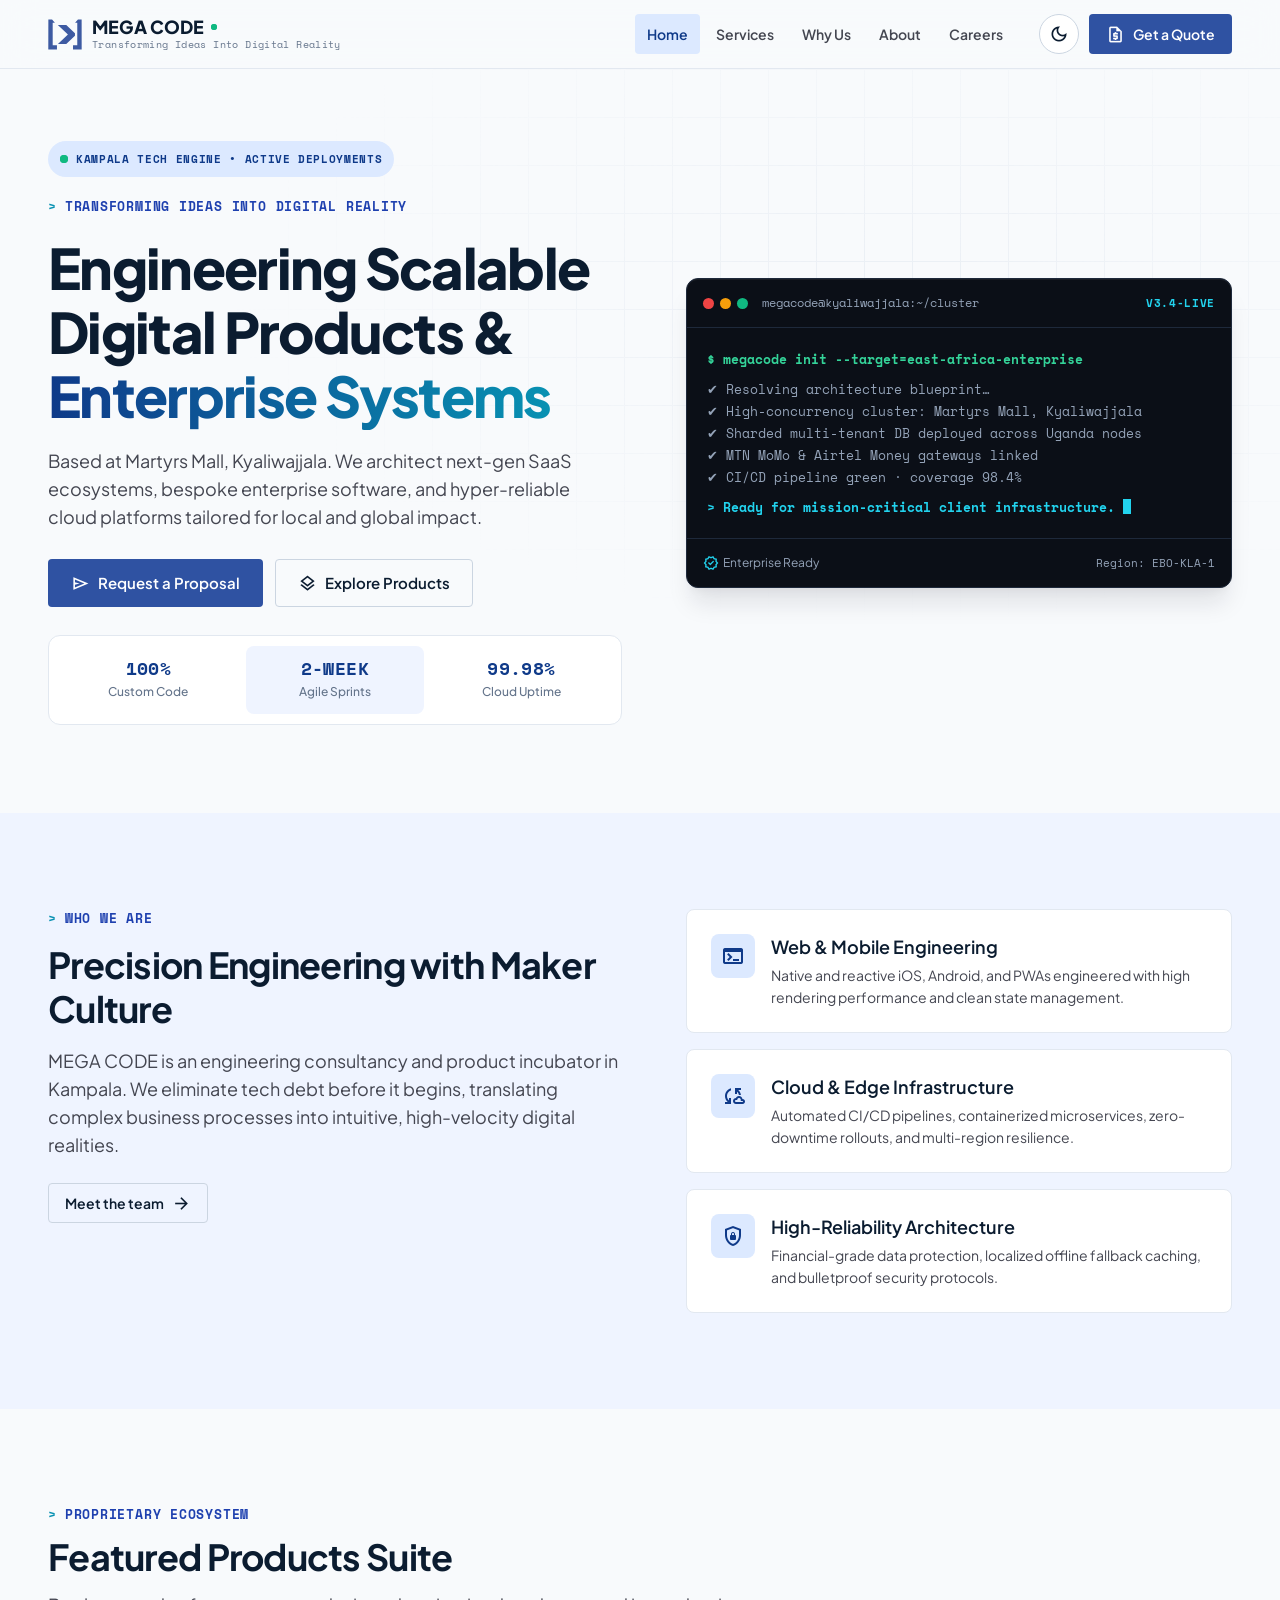
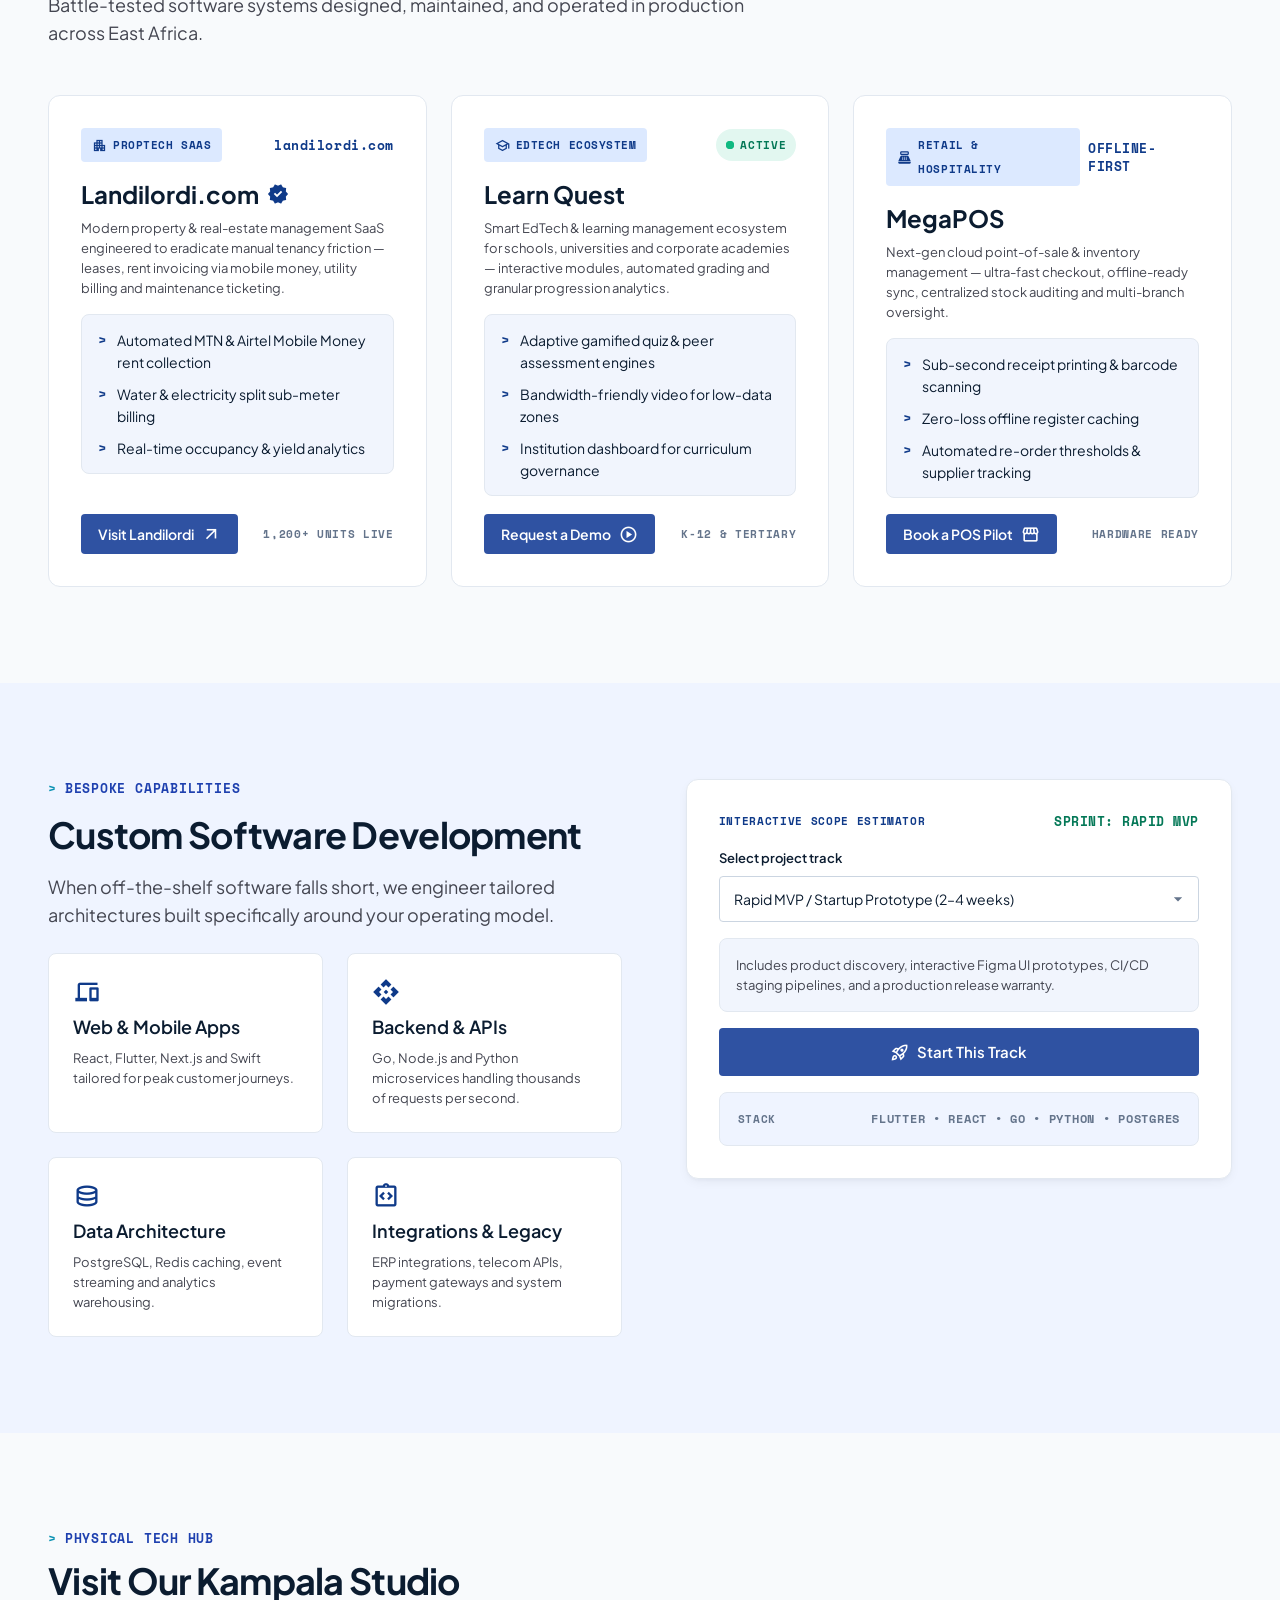
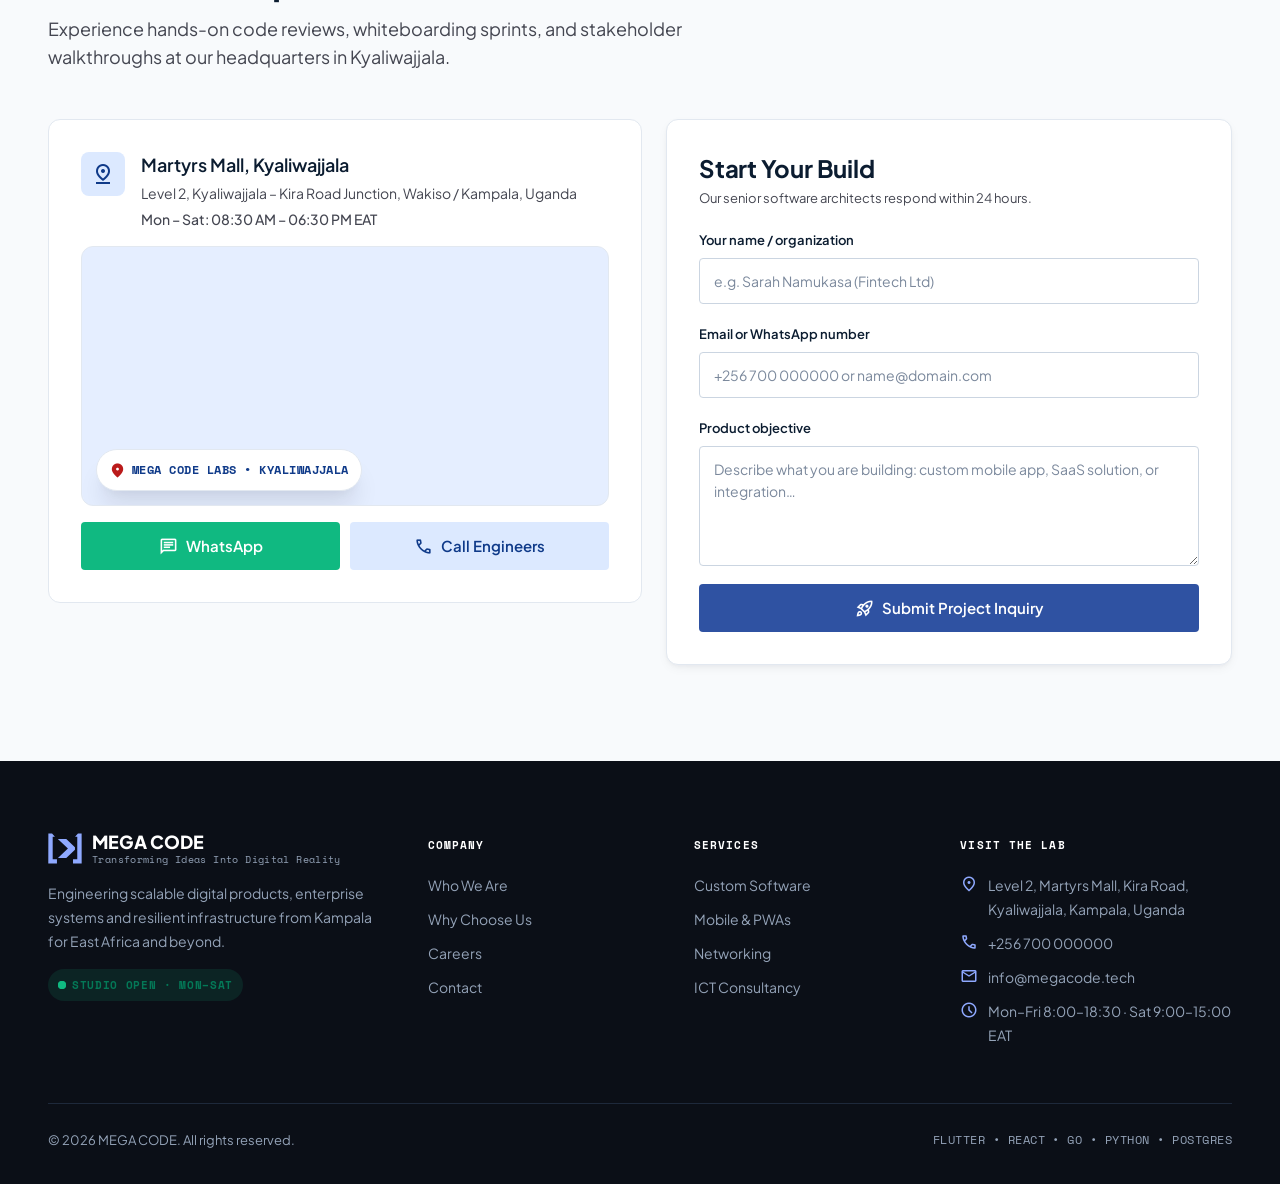
==== index.html @ 83baf0fd "init" ====
<!DOCTYPE html>
<html lang="en" class="no-js">
<head>
<meta charset="utf-8">
<meta name="viewport" content="width=device-width, initial-scale=1, viewport-fit=cover">
<title>MEGA CODE — Software Engineering Company in Kampala</title>
<meta name="description" content="MEGA CODE engineers scalable digital products, enterprise systems, mobile apps and network infrastructure from Martyrs Mall, Kyaliwajjala, Kampala.">
<meta name="theme-color" content="#F8FAFC">
<meta property="og:title" content="MEGA CODE — Software Engineering Company in Kampala">
<meta property="og:description" content="MEGA CODE engineers scalable digital products, enterprise systems, mobile apps and network infrastructure from Martyrs Mall, Kyaliwajjala, Kampala.">
<meta property="og:type" content="website">
<link rel="icon" href="assets/img/favicon.svg" type="image/svg+xml">
<script>
  /* apply saved / system theme before paint to avoid a flash */
  (function () {
    try {
      var t = localStorage.getItem("megacode-theme");
      if (!t) t = window.matchMedia("(prefers-color-scheme: dark)").matches ? "dark" : "light";
      document.documentElement.setAttribute("data-theme", t);
    } catch (e) {}
  })();
</script>
<link rel="preconnect" href="https://fonts.googleapis.com">
<link rel="preconnect" href="https://fonts.gstatic.com" crossorigin>
<link href="https://fonts.googleapis.com/css2?family=Plus+Jakarta+Sans:wght@400;500;600;700;800&family=Space+Mono:wght@400;700&display=swap" rel="stylesheet">
<link href="https://fonts.googleapis.com/css2?family=Material+Symbols+Outlined:opsz,wght,FILL,GRAD@20..48,100..700,0..1,-50..200&display=block" rel="stylesheet">
<link rel="stylesheet" href="assets/css/styles.css">
</head>
<body>
<a class="skip-link" href="#main">Skip to content</a>
<header class="site-header">
  <div class="container">
    <a class="brand" href="index.html" aria-label="MEGA CODE home">
      <svg class="brand-mark" viewBox="330 190 942 846" aria-hidden="true" focusable="false"><g fill="var(--logo, #3D5AA2)"><polygon points="340,198 442,198 522,287 460,290 460,908 578,908 578,1028 338,1028"/><polygon points="1262,198 1160,198 1080,287 1141,290 1141,908 1023,908 1023,1028 1263,1028"/><polygon points="602,352 836,353 1077,578 1077,651 836,876 605,874 882,615"/></g></svg>
      <span class="brand-text">
        <span class="brand-name">MEGA CODE <span class="live-dot" aria-hidden="true"></span></span>
        <span class="brand-tag">Transforming Ideas Into Digital Reality</span>
      </span>
    </a>
    <nav class="main-nav" aria-label="Primary">
        <a href="index.html" aria-current="page">Home</a>
        <a href="services.html">Services</a>
        <a href="why-us.html">Why Us</a>
        <a href="about.html">About</a>
        <a href="careers.html">Careers</a>
    </nav>
    <div class="header-actions">
      <button class="theme-toggle" type="button" aria-label="Switch theme">
        <span class="material-symbols-outlined icon-light" aria-hidden="true">dark_mode</span>
        <span class="material-symbols-outlined icon-dark" aria-hidden="true">light_mode</span>
      </button>
      <a class="btn btn-primary btn-sm" href="contact.html#brief"><span class="material-symbols-outlined" aria-hidden="true">request_quote</span><span class="header-cta-label">Get a Quote</span></a>
    </div>
  </div>
</header>
<main id="main">
<!-- HERO -->
<section class="hero">
  <div class="container split">
    <div class="hero-copy">
      <span class="pill" style="align-self:flex-start"><span class="live-dot"></span> Kampala Tech Engine • Active Deployments</span>
      <p class="eyebrow">Transforming ideas into digital reality</p>
      <h1 class="display">Engineering Scalable Digital Products &amp; <span class="gradient-text">Enterprise Systems</span></h1>
      <p class="lead">Based at Martyrs Mall, Kyaliwajjala. We architect next-gen SaaS ecosystems, bespoke enterprise software, and hyper-reliable cloud platforms tailored for local and global impact.</p>
      <div class="hero-actions">
        <a class="btn btn-primary" href="#inquiry"><span class="material-symbols-outlined" aria-hidden="true">send</span>Request a Proposal</a>
        <a class="btn btn-ghost" href="#products"><span class="material-symbols-outlined" aria-hidden="true">layers</span>Explore Products</a>
      </div>
      <div class="stats mt-sm" role="list">
        <div class="stat" role="listitem"><span class="stat-value">100%</span><span class="stat-label">Custom Code</span></div>
        <div class="stat" role="listitem"><span class="stat-value">2-WEEK</span><span class="stat-label">Agile Sprints</span></div>
        <div class="stat" role="listitem"><span class="stat-value">99.98%</span><span class="stat-label">Cloud Uptime</span></div>
      </div>
    </div>

    <div class="terminal reveal" aria-label="Deployment terminal illustration">
      <div class="terminal-bar">
        <div class="terminal-dots"><i></i><i></i><i></i><span class="terminal-path">megacode@kyaliwajjala:~/cluster</span></div>
        <span class="badge-label" style="color:#22D3EE">v3.4-live</span>
      </div>
      <div class="terminal-body">
        <p class="cmd">$ megacode init --target=east-africa-enterprise</p>
        <p class="ok" style="margin-top:8px">✔ Resolving architecture blueprint…</p>
        <p class="ok">✔ High-concurrency cluster: Martyrs Mall, Kyaliwajjala</p>
        <p class="ok">✔ Sharded multi-tenant DB deployed across Uganda nodes</p>
        <p class="ok">✔ MTN MoMo &amp; Airtel Money gateways linked</p>
        <p class="ok">✔ CI/CD pipeline green · coverage 98.4%</p>
        <p class="hl" style="margin-top:8px">&gt; Ready for mission-critical client infrastructure. <span class="cursor"></span></p>
      </div>
      <div class="terminal-foot">
        <span class="row gap-xs"><span class="material-symbols-outlined" aria-hidden="true">verified</span> Enterprise Ready</span>
        <span class="mono" style="font-size:11px">Region: EBO-KLA-1</span>
      </div>
    </div>
  </div>
</section>

<!-- WHO WE ARE -->
<section class="section section-alt">
  <div class="container split split-top">
    <div class="stack gap-md reveal">
      <p class="eyebrow">Who we are</p>
      <h2 class="h2">Precision Engineering with Maker Culture</h2>
      <p class="lead">MEGA CODE is an engineering consultancy and product incubator in Kampala. We eliminate tech debt before it begins, translating complex business processes into intuitive, high-velocity digital realities.</p>
      <div class="row gap-sm mt-sm"><a class="btn btn-ghost btn-sm" href="about.html">Meet the team <span class="material-symbols-outlined" aria-hidden="true">arrow_forward</span></a></div>
    </div>
    <div class="stack gap-md">
      <div class="card card-hover feature reveal">
        <span class="icon-tile"><span class="material-symbols-outlined" aria-hidden="true">terminal</span></span>
        <div><h3>Web &amp; Mobile Engineering</h3><p>Native and reactive iOS, Android, and PWAs engineered with high rendering performance and clean state management.</p></div>
      </div>
      <div class="card card-hover feature reveal">
        <span class="icon-tile"><span class="material-symbols-outlined" aria-hidden="true">cloud_sync</span></span>
        <div><h3>Cloud &amp; Edge Infrastructure</h3><p>Automated CI/CD pipelines, containerized microservices, zero-downtime rollouts, and multi-region resilience.</p></div>
      </div>
      <div class="card card-hover feature reveal">
        <span class="icon-tile"><span class="material-symbols-outlined" aria-hidden="true">shield_lock</span></span>
        <div><h3>High-Reliability Architecture</h3><p>Financial-grade data protection, localized offline fallback caching, and bulletproof security protocols.</p></div>
      </div>
    </div>
  </div>
</section>

<!-- PRODUCTS -->
<section class="section" id="products">
  <div class="container">
    <div class="section-head reveal">
      <p class="eyebrow">Proprietary ecosystem</p>
      <h2 class="h2">Featured Products Suite</h2>
      <p class="lead">Battle-tested software systems designed, maintained, and operated in production across East Africa.</p>
    </div>
    <div class="grid g-3">
      <article class="card card-lg card-hover product reveal">
        <div class="product-head">
          <span class="tag tag-brand"><span class="material-symbols-outlined" style="font-size:15px" aria-hidden="true">apartment</span>PROPTECH SAAS</span>
          <span class="code-label text-brand">landilordi.com</span>
        </div>
        <div class="stack gap-sm">
          <h3>Landilordi.com <span class="material-symbols-outlined icon-fill text-brand" style="font-size:22px" aria-hidden="true">verified</span></h3>
          <p class="small">Modern property &amp; real-estate management SaaS engineered to eradicate manual tenancy friction — leases, rent invoicing via mobile money, utility billing and maintenance ticketing.</p>
        </div>
        <ul class="term-list">
          <li>Automated MTN &amp; Airtel Mobile Money rent collection</li>
          <li>Water &amp; electricity split sub-meter billing</li>
          <li>Real-time occupancy &amp; yield analytics</li>
        </ul>
        <div class="product-foot">
          <a class="btn btn-primary btn-sm" href="https://landilordi.com" target="_blank" rel="noopener noreferrer">Visit Landilordi <span class="material-symbols-outlined" aria-hidden="true">arrow_outward</span></a>
          <span class="badge-label" style="color:var(--text-subtle)">1,200+ Units Live</span>
        </div>
      </article>

      <article class="card card-lg card-hover product reveal">
        <div class="product-head">
          <span class="tag tag-brand"><span class="material-symbols-outlined" style="font-size:15px" aria-hidden="true">school</span>EDTECH ECOSYSTEM</span>
          <span class="status"><span class="live-dot"></span>Active</span>
        </div>
        <div class="stack gap-sm">
          <h3>Learn Quest</h3>
          <p class="small">Smart EdTech &amp; learning management ecosystem for schools, universities and corporate academies — interactive modules, automated grading and granular progression analytics.</p>
        </div>
        <ul class="term-list">
          <li>Adaptive gamified quiz &amp; peer assessment engines</li>
          <li>Bandwidth-friendly video for low-data zones</li>
          <li>Institution dashboard for curriculum governance</li>
        </ul>
        <div class="product-foot">
          <a class="btn btn-primary btn-sm" href="contact.html#brief">Request a Demo <span class="material-symbols-outlined" aria-hidden="true">play_circle</span></a>
          <span class="badge-label" style="color:var(--text-subtle)">K-12 &amp; Tertiary</span>
        </div>
      </article>

      <article class="card card-lg card-hover product reveal">
        <div class="product-head">
          <span class="tag tag-brand"><span class="material-symbols-outlined" style="font-size:15px" aria-hidden="true">point_of_sale</span>RETAIL &amp; HOSPITALITY</span>
          <span class="code-label text-brand">OFFLINE-FIRST</span>
        </div>
        <div class="stack gap-sm">
          <h3>MegaPOS</h3>
          <p class="small">Next-gen cloud point-of-sale &amp; inventory management — ultra-fast checkout, offline-ready sync, centralized stock auditing and multi-branch oversight.</p>
        </div>
        <ul class="term-list">
          <li>Sub-second receipt printing &amp; barcode scanning</li>
          <li>Zero-loss offline register caching</li>
          <li>Automated re-order thresholds &amp; supplier tracking</li>
        </ul>
        <div class="product-foot">
          <a class="btn btn-primary btn-sm" href="contact.html#brief">Book a POS Pilot <span class="material-symbols-outlined" aria-hidden="true">storefront</span></a>
          <span class="badge-label" style="color:var(--text-subtle)">Hardware Ready</span>
        </div>
      </article>
    </div>
  </div>
</section>

<!-- CUSTOM SOFTWARE -->
<section class="section section-alt">
  <div class="container split split-top">
    <div class="stack gap-lg">
      <div class="stack gap-md reveal">
        <p class="eyebrow">Bespoke capabilities</p>
        <h2 class="h2">Custom Software Development</h2>
        <p class="lead">When off-the-shelf software falls short, we engineer tailored architectures built specifically around your operating model.</p>
      </div>
      <div class="grid g-2 keep-m">
        <div class="card stack gap-sm reveal"><span class="material-symbols-outlined text-brand" style="font-size:28px" aria-hidden="true">devices</span><h3 class="h4">Web &amp; Mobile Apps</h3><p class="small">React, Flutter, Next.js and Swift tailored for peak customer journeys.</p></div>
        <div class="card stack gap-sm reveal"><span class="material-symbols-outlined text-brand" style="font-size:28px" aria-hidden="true">api</span><h3 class="h4">Backend &amp; APIs</h3><p class="small">Go, Node.js and Python microservices handling thousands of requests per second.</p></div>
        <div class="card stack gap-sm reveal"><span class="material-symbols-outlined text-brand" style="font-size:28px" aria-hidden="true">database</span><h3 class="h4">Data Architecture</h3><p class="small">PostgreSQL, Redis caching, event streaming and analytics warehousing.</p></div>
        <div class="card stack gap-sm reveal"><span class="material-symbols-outlined text-brand" style="font-size:28px" aria-hidden="true">integration_instructions</span><h3 class="h4">Integrations &amp; Legacy</h3><p class="small">ERP integrations, telecom APIs, payment gateways and system migrations.</p></div>
      </div>
    </div>

    <div class="card card-lg card-elevated stack gap-md reveal" style="position:sticky;top:96px">
      <div class="row between gap-sm">
        <span class="badge-label text-brand">Interactive Scope Estimator</span>
        <span class="code-label text-success" id="tier-badge">SPRINT: RAPID MVP</span>
      </div>
      <div class="field">
        <label for="project-type">Select project track</label>
        <select class="select" id="project-type">
          <option value="mvp">Rapid MVP / Startup Prototype (2–4 weeks)</option>
          <option value="saas">Full-Stack SaaS Platform (6–10 weeks)</option>
          <option value="enterprise">Enterprise Systems &amp; Microservices (12+ weeks)</option>
        </select>
      </div>
      <div class="card-sub small" id="estimator-details" aria-live="polite">Includes product discovery, interactive Figma UI prototypes, CI/CD staging pipelines, and a production release warranty.</div>
      <a class="btn btn-primary btn-block" href="contact.html#brief"><span class="material-symbols-outlined" aria-hidden="true">rocket_launch</span>Start This Track</a>
      <div class="stack-strip"><span class="badge-label">Stack</span><span class="mono">FLUTTER • REACT • GO • PYTHON • POSTGRES</span></div>
    </div>
  </div>
</section>

<!-- STUDIO + INQUIRY -->
<section class="section" id="inquiry">
  <div class="container">
    <div class="section-head reveal">
      <p class="eyebrow">Physical tech hub</p>
      <h2 class="h2">Visit Our Kampala Studio</h2>
      <p class="lead">Experience hands-on code reviews, whiteboarding sprints, and stakeholder walkthroughs at our headquarters in Kyaliwajjala.</p>
    </div>
    <div class="split split-top" style="gap:var(--gutter)">
      <div class="card card-lg stack gap-md reveal">
        <div class="feature">
          <span class="icon-tile"><span class="material-symbols-outlined" aria-hidden="true">pin_drop</span></span>
          <div>
            <h3>Martyrs Mall, Kyaliwajjala</h3>
            <p>Level 2, Kyaliwajjala – Kira Road Junction, Wakiso / Kampala, Uganda</p>
            <p class="caption mt-sm">Mon – Sat: 08:30 AM – 06:30 PM EAT</p>
          </div>
        </div>
        <div class="map-frame" style="height:260px">
          <iframe title="Map: Martyrs Mall, Kyaliwajjala" loading="lazy" referrerpolicy="no-referrer-when-downgrade" src="https://www.openstreetmap.org/export/embed.html?bbox=32.6380%2C0.3770%2C32.6650%2C0.3925&amp;layer=mapnik&amp;marker=0.3846%2C32.6517"></iframe>
          <span class="map-pin"><span class="material-symbols-outlined icon-fill" aria-hidden="true">location_on</span>MEGA CODE LABS • KYALIWAJJALA</span>
        </div>
        <div class="grid g-2 keep-m" style="gap:10px">
          <a class="btn btn-whatsapp" href="https://wa.me/256700000000" target="_blank" rel="noopener noreferrer"><span class="material-symbols-outlined" aria-hidden="true">chat</span>WhatsApp</a>
          <a class="btn btn-soft" href="tel:+256700000000"><span class="material-symbols-outlined" aria-hidden="true">call</span>Call Engineers</a>
        </div>
      </div>

      <div class="card card-lg card-elevated reveal">
        <div class="stack gap-xs" style="margin-bottom:20px">
          <h3 class="h3">Start Your Build</h3>
          <p class="small">Our senior software architects respond within 24 hours.</p>
        </div>
        <form class="form" data-success="home-success" novalidate>
          <div class="field">
            <label for="h-name">Your name / organization</label>
            <input class="input" id="h-name" name="name" type="text" placeholder="e.g. Sarah Namukasa (Fintech Ltd)" required autocomplete="name">
          </div>
          <div class="field">
            <label for="h-contact">Email or WhatsApp number</label>
            <input class="input" id="h-contact" name="contact" type="text" placeholder="+256 700 000000 or name@domain.com" required>
          </div>
          <div class="field">
            <label for="h-goal">Product objective</label>
            <textarea class="textarea" id="h-goal" name="objective" rows="4" placeholder="Describe what you are building: custom mobile app, SaaS solution, or integration…" required></textarea>
          </div>
          <button class="btn btn-primary btn-block" type="submit"><span class="material-symbols-outlined" aria-hidden="true">rocket_launch</span>Submit Project Inquiry</button>
        </form>
        <div class="success-state" id="home-success" role="status">
          <span class="material-symbols-outlined icon-fill" aria-hidden="true">check_circle</span>
          <h4 class="h4">Specification Received</h4>
          <p class="small">Our engineering lead at Martyrs Mall will review your requirements and reach out within 24 hours.</p>
        </div>
      </div>
    </div>
  </div>
</section>
</main>
<footer class="site-footer">
  <div class="container">
    <div class="footer-grid">
      <div class="stack gap-md">
        <a class="brand" href="index.html" aria-label="MEGA CODE home" style="--logo:#8FA9FF">
          <svg class="brand-mark" viewBox="330 190 942 846" aria-hidden="true" focusable="false"><g fill="var(--logo, #3D5AA2)"><polygon points="340,198 442,198 522,287 460,290 460,908 578,908 578,1028 338,1028"/><polygon points="1262,198 1160,198 1080,287 1141,290 1141,908 1023,908 1023,1028 1263,1028"/><polygon points="602,352 836,353 1077,578 1077,651 836,876 605,874 882,615"/></g></svg>
          <span class="brand-text"><span class="brand-name">MEGA CODE</span><span class="brand-tag">Transforming Ideas Into Digital Reality</span></span>
        </a>
        <p style="font-size:14px;max-width:340px">Engineering scalable digital products, enterprise systems and resilient infrastructure from Kampala for East Africa and beyond.</p>
        <span class="status" style="align-self:flex-start"><span class="live-dot"></span> Studio open · Mon–Sat</span>
      </div>
      <div>
        <h4>Company</h4>
        <ul>
          <li><a href="about.html">Who We Are</a></li>
          <li><a href="why-us.html">Why Choose Us</a></li>
          <li><a href="careers.html">Careers</a></li>
          <li><a href="contact.html">Contact</a></li>
        </ul>
      </div>
      <div>
        <h4>Services</h4>
        <ul>
          <li><a href="services.html#software">Custom Software</a></li>
          <li><a href="services.html#mobile">Mobile &amp; PWAs</a></li>
          <li><a href="services.html#networking">Networking</a></li>
          <li><a href="services.html#advisory">ICT Consultancy</a></li>
        </ul>
      </div>
      <div>
        <h4>Visit the Lab</h4>
        <ul class="footer-contact">
          <li><span class="material-symbols-outlined" aria-hidden="true">location_on</span><span>Level 2, Martyrs Mall, Kira Road, Kyaliwajjala, Kampala, Uganda</span></li>
          <li><span class="material-symbols-outlined" aria-hidden="true">call</span><a href="tel:+256700000000">+256 700 000000</a></li>
          <li><span class="material-symbols-outlined" aria-hidden="true">mail</span><a href="mailto:info@megacode.tech">info@megacode.tech</a></li>
          <li><span class="material-symbols-outlined" aria-hidden="true">schedule</span><span>Mon–Fri 8:00–18:30 · Sat 9:00–15:00 EAT</span></li>
        </ul>
      </div>
    </div>
    <div class="footer-bottom">
      <span>&copy; <span data-year>2026</span> MEGA CODE. All rights reserved.</span>
      <span class="mono">FLUTTER • REACT • GO • PYTHON • POSTGRES</span>
    </div>
  </div>
</footer>
<nav class="bottom-nav" aria-label="Mobile">
  <ul>
    <li><a href="index.html" aria-current="page"><span class="material-symbols-outlined" aria-hidden="true">terminal</span>Home</a></li>
    <li><a href="services.html"><span class="material-symbols-outlined" aria-hidden="true">developer_mode</span>Services</a></li>
    <li><a href="why-us.html"><span class="material-symbols-outlined" aria-hidden="true">verified</span>Why Us</a></li>
    <li><a href="about.html"><span class="material-symbols-outlined" aria-hidden="true">groups</span>About</a></li>
    <li><a href="careers.html"><span class="material-symbols-outlined" aria-hidden="true">work</span>Careers</a></li>
    <li><a href="contact.html"><span class="material-symbols-outlined" aria-hidden="true">forum</span>Contact</a></li>
  </ul>
</nav>
<script src="assets/js/main.js" defer></script>
</body>
</html>
---- assets/css/styles.css ----
/* =========================================================
   MEGA CODE — Precision Engineering Canvas
   Shared stylesheet · light + dark themes
   ========================================================= */

/* ---------- Design tokens: LIGHT (default) ---------- */
:root {
  color-scheme: light;
  --bg: #F8FAFC;
  --bg-alt: #EFF4FF;
  --bg-alt-2: #E5EEFF;
  --card: #FFFFFF;
  --card-sub: #F1F5FD;
  --border: #E2E8F0;
  --border-strong: #CBD5E1;
  --text: #0B1C30;
  --text-muted: #444651;
  --text-subtle: #64748B;

  --brand: #2F52A2;          /* button / fill */
  --brand-hover: #1E40AF;
  --brand-ink: #0F3A89;      /* brand-coloured text */
  --accent-ink: #1E40AF;     /* eyebrow labels */
  --cyan: #0891B2;
  --success: #10B981;
  --success-ink: #047857;
  --success-tint: rgba(16, 185, 129, .12);
  --error: #BA1A1A;
  --amber: #F59E0B;

  --chip-bg: #DCE9FF;
  --chip-ink: #0F3A89;
  --tag-bg: #F1F5F9;
  --tag-ink: #0F172A;

  --panel-dark: #0B0F17;     /* terminal / dark tech panels (both themes) */
  --panel-dark-2: #0F172A;
  --panel-dark-border: #1E293B;
  --panel-ink: #EAF1FF;
  --panel-muted: #94A3B8;

  --header-bg: rgba(248, 250, 252, .82);
  --shadow-1: 0 1px 2px rgba(15, 23, 42, .04);
  --shadow-2: 0 4px 12px -2px rgba(15, 23, 42, .06), 0 2px 4px -1px rgba(15, 23, 42, .04);
  --shadow-3: 0 20px 25px -5px rgba(15, 23, 42, .10), 0 8px 10px -6px rgba(15, 23, 42, .05);
  --focus-ring: 0 0 0 3px rgba(47, 82, 162, .18);
  --img-overlay: linear-gradient(180deg, rgba(11, 15, 23, 0) 30%, rgba(11, 15, 23, .85) 100%);

  --font-sans: "Plus Jakarta Sans", system-ui, -apple-system, "Segoe UI", sans-serif;
  --font-mono: "Space Mono", ui-monospace, SFMono-Regular, Menlo, monospace;

  --r-sm: 4px;
  --r-md: 6px;
  --r-lg: 8px;
  --r-xl: 12px;

  --gutter: 1.5rem;
  --edge: 3rem;
  --maxw: 1280px;
  --header-h: 68px;
  --logo: #3D5AA2;
}

/* ---------- Design tokens: DARK ---------- */
@media (prefers-color-scheme: dark) {
  :root:not([data-theme="light"]) {
    color-scheme: dark;
    --bg: #0B0F17;
    --bg-alt: #0E1420;
    --bg-alt-2: #121A2A;
    --card: #111827;
    --card-sub: #0C1322;
    --border: #1E293B;
    --border-strong: #334155;
    --text: #E6EDF7;
    --text-muted: #A9B4C6;
    --text-subtle: #8391A7;
    --brand: #3559B3;
    --brand-hover: #4169CF;
    --brand-ink: #B2C5FF;
    --accent-ink: #8FA9FF;
    --cyan: #22D3EE;
    --success-ink: #34D399;
    --success-tint: rgba(16, 185, 129, .14);
    --chip-bg: rgba(53, 89, 179, .24);
    --chip-ink: #C7D5FF;
    --tag-bg: #172033;
    --tag-ink: #D3DCEB;
    --panel-dark: #060910;
    --panel-dark-2: #0B1120;
    --panel-dark-border: #1E293B;
    --header-bg: rgba(11, 15, 23, .80);
    --logo: #7D98E0;
    --shadow-1: 0 1px 2px rgba(0, 0, 0, .3);
    --shadow-2: 0 6px 16px -4px rgba(0, 0, 0, .5);
    --shadow-3: 0 20px 30px -8px rgba(0, 0, 0, .6);
    --focus-ring: 0 0 0 3px rgba(143, 169, 255, .28);
  }
}
:root[data-theme="dark"] {
  color-scheme: dark;
  --logo: #7D98E0;
  --bg: #0B0F17;
  --bg-alt: #0E1420;
  --bg-alt-2: #121A2A;
  --card: #111827;
  --card-sub: #0C1322;
  --border: #1E293B;
  --border-strong: #334155;
  --text: #E6EDF7;
  --text-muted: #A9B4C6;
  --text-subtle: #8391A7;
  --brand: #3559B3;
  --brand-hover: #4169CF;
  --brand-ink: #B2C5FF;
  --accent-ink: #8FA9FF;
  --cyan: #22D3EE;
  --success-ink: #34D399;
  --success-tint: rgba(16, 185, 129, .14);
  --chip-bg: rgba(53, 89, 179, .24);
  --chip-ink: #C7D5FF;
  --tag-bg: #172033;
  --tag-ink: #D3DCEB;
  --panel-dark: #060910;
  --panel-dark-2: #0B1120;
  --panel-dark-border: #1E293B;
  --header-bg: rgba(11, 15, 23, .80);
  --shadow-1: 0 1px 2px rgba(0, 0, 0, .3);
  --shadow-2: 0 6px 16px -4px rgba(0, 0, 0, .5);
  --shadow-3: 0 20px 30px -8px rgba(0, 0, 0, .6);
  --focus-ring: 0 0 0 3px rgba(143, 169, 255, .28);
}

/* ---------- Base ---------- */
*, *::before, *::after { box-sizing: border-box; }
html { scroll-behavior: smooth; -webkit-text-size-adjust: 100%; scroll-padding-top: calc(var(--header-h) + 16px); }
body {
  margin: 0;
  background: var(--bg);
  color: var(--text);
  font-family: var(--font-sans);
  font-size: 15px;
  line-height: 24px;
  -webkit-font-smoothing: antialiased;
  overflow-x: hidden;
  transition: background-color .25s ease, color .25s ease;
}
img { max-width: 100%; display: block; }
a { color: inherit; text-decoration: none; }
button { font: inherit; color: inherit; }
h1, h2, h3, h4, p { margin: 0; }
::selection { background: #DAE2FF; color: #001848; }
:focus-visible { outline: 2px solid var(--brand); outline-offset: 2px; border-radius: 4px; }

.material-symbols-outlined {
  font-variation-settings: "FILL" 0, "wght" 400, "GRAD" 0, "opsz" 24;
  font-size: 20px; line-height: 1; vertical-align: middle;
  display: inline-block; width: 1em; height: 1em; overflow: hidden; white-space: nowrap;
  flex-shrink: 0; user-select: none;
}
.icon-fill { font-variation-settings: "FILL" 1, "wght" 400, "GRAD" 0, "opsz" 24; }

.skip-link {
  position: absolute; left: 16px; top: -48px; z-index: 100;
  background: var(--brand); color: #fff; padding: 8px 14px; border-radius: var(--r-sm);
}
.skip-link:focus { top: 12px; }

.container { width: 100%; max-width: var(--maxw); margin: 0 auto; padding: 0 var(--edge); }

/* ---------- Typography ---------- */
.display { font-size: 56px; line-height: 64px; font-weight: 800; letter-spacing: -.03em; }
.h1 { font-size: 44px; line-height: 52px; font-weight: 800; letter-spacing: -.025em; }
.h2 { font-size: 36px; line-height: 44px; font-weight: 700; letter-spacing: -.02em; }
.h3 { font-size: 24px; line-height: 32px; font-weight: 700; letter-spacing: -.01em; }
.h4 { font-size: 18px; line-height: 26px; font-weight: 600; }
.lead { font-size: 18px; line-height: 28px; color: var(--text-muted); }
.body { color: var(--text-muted); }
.small { font-size: 13px; line-height: 20px; color: var(--text-muted); }
.caption { font-size: 12px; line-height: 16px; font-weight: 500; color: var(--text-subtle); }
.mono { font-family: var(--font-mono); }
.code-label { font-family: var(--font-mono); font-size: 13px; line-height: 18px; font-weight: 700; letter-spacing: .04em; }
.badge-label { font-family: var(--font-mono); font-size: 11px; line-height: 14px; font-weight: 700; letter-spacing: .06em; text-transform: uppercase; }
.eyebrow {
  font-family: var(--font-mono); font-size: 13px; line-height: 18px; font-weight: 700;
  letter-spacing: .06em; text-transform: uppercase; color: var(--accent-ink);
  display: inline-flex; align-items: center; gap: 8px;
}
.eyebrow::before { content: ">"; color: var(--cyan); }
.eyebrow.no-caret::before { content: none; }
.text-brand { color: var(--brand-ink); }
.text-cyan { color: var(--cyan); }
.text-success { color: var(--success-ink); }
.text-muted { color: var(--text-muted); }
.gradient-text {
  background: linear-gradient(90deg, var(--brand-ink), var(--cyan));
  -webkit-background-clip: text; background-clip: text; color: transparent;
}

/* ---------- Header ---------- */
.site-header {
  position: sticky; top: 0; z-index: 50;
  background: var(--header-bg);
  backdrop-filter: blur(16px) saturate(140%);
  -webkit-backdrop-filter: blur(16px) saturate(140%);
  border-bottom: 1px solid var(--border);
}
.site-header .container { height: var(--header-h); display: flex; align-items: center; gap: 24px; }
.brand { display: flex; align-items: center; gap: 10px; flex-shrink: 0; }
.brand-mark { width: 34px; height: 31px; }
.brand-text { display: flex; flex-direction: column; line-height: 1; }
.brand-name { font-weight: 800; font-size: 18px; letter-spacing: .01em; color: var(--text); display: flex; align-items: center; gap: 6px; }
.brand-name .live-dot { width: 6px; height: 6px; }
.brand-tag { font-family: var(--font-mono); font-size: 9.5px; letter-spacing: .04em; color: var(--text-subtle); margin-top: 4px; }

.main-nav { display: flex; align-items: center; gap: 4px; margin-left: auto; }
.main-nav a {
  font-size: 14px; font-weight: 600; color: var(--text-muted);
  padding: 8px 12px; border-radius: var(--r-sm); transition: color .15s, background-color .15s;
}
.main-nav a:hover { color: var(--text); background: var(--bg-alt); }
.main-nav a[aria-current="page"] { color: var(--brand-ink); background: var(--chip-bg); }
.header-actions { display: flex; align-items: center; gap: 10px; }

.theme-toggle {
  width: 40px; height: 40px; border-radius: 999px; border: 1px solid var(--border-strong);
  background: var(--card); color: var(--text); cursor: pointer;
  display: inline-flex; align-items: center; justify-content: center;
  transition: border-color .15s, background-color .15s, transform .15s;
}
.theme-toggle:hover { border-color: var(--brand); }
.theme-toggle:active { transform: scale(.94); }
.theme-toggle .icon-dark, :root[data-theme="dark"] .theme-toggle .icon-light { display: none; }
:root[data-theme="dark"] .theme-toggle .icon-dark { display: inline-block; }

/* ---------- Mobile bottom nav (from designs) ---------- */
.bottom-nav {
  display: none;
  position: fixed; bottom: 0; left: 0; right: 0; z-index: 50;
  background: var(--header-bg);
  backdrop-filter: blur(16px) saturate(140%);
  -webkit-backdrop-filter: blur(16px) saturate(140%);
  border-top: 1px solid var(--border);
  padding-bottom: env(safe-area-inset-bottom, 0px);
}
.bottom-nav ul { list-style: none; margin: 0; padding: 0 6px; height: 64px; display: grid; grid-template-columns: repeat(6, minmax(0, 1fr)); align-items: center; }
.bottom-nav a {
  display: flex; flex-direction: column; align-items: center; justify-content: center; gap: 3px;
  min-height: 48px; color: var(--text-subtle);
  font-family: var(--font-mono); font-size: 9.5px; font-weight: 700; letter-spacing: .04em; text-transform: uppercase;
}
.bottom-nav a .material-symbols-outlined { font-size: 22px; }
.bottom-nav a[aria-current="page"] { color: var(--brand-ink); }
.bottom-nav a[aria-current="page"] .material-symbols-outlined { font-variation-settings: "FILL" 1, "wght" 500, "GRAD" 0, "opsz" 24; }

/* ---------- Buttons ---------- */
.btn {
  display: inline-flex; align-items: center; justify-content: center; gap: 8px;
  height: 48px; padding: 0 22px; border-radius: var(--r-sm); border: 1px solid transparent;
  font-family: var(--font-sans); font-weight: 600; font-size: 15px; white-space: nowrap; cursor: pointer;
  transition: background-color .15s ease, border-color .15s ease, color .15s ease, transform .1s ease;
}
.btn:active { transform: scale(.98); }
.btn .material-symbols-outlined { font-size: 19px; }
.btn-sm { height: 40px; padding: 0 16px; font-size: 14px; }
.btn-block { width: 100%; }
.btn-primary { background: var(--brand); color: #fff; }
.btn-primary:hover { background: var(--brand-hover); }
.btn-dark { background: #0F172A; color: #fff; }
:root[data-theme="dark"] .btn-dark { background: #E6EDF7; color: #0B0F17; }
.btn-dark:hover { background: #1E293B; }
:root[data-theme="dark"] .btn-dark:hover { background: #fff; }
.btn-ghost { background: transparent; border-color: var(--border-strong); color: var(--text); }
.btn-ghost:hover { background: var(--bg-alt); border-color: var(--brand); }
.btn-soft { background: var(--chip-bg); color: var(--brand-ink); }
.btn-soft:hover { filter: brightness(.97); }
.btn-whatsapp { background: #10B981; color: #fff; }
.btn-whatsapp:hover { background: #059669; }
.btn-light { background: #fff; color: #0F3A89; }
.btn-light:hover { background: #EAF1FF; }
.btn-outline-light { background: transparent; color: #fff; border-color: rgba(255, 255, 255, .35); }
.btn-outline-light:hover { background: rgba(255, 255, 255, .08); border-color: #fff; }

/* ---------- Chips, badges, status ---------- */
.pill {
  display: inline-flex; align-items: center; gap: 8px; padding: 6px 12px; border-radius: 999px;
  background: var(--chip-bg); color: var(--chip-ink);
  font-family: var(--font-mono); font-size: 11px; font-weight: 700; letter-spacing: .06em; text-transform: uppercase;
}
.tag {
  display: inline-flex; align-items: center; gap: 6px; padding: 4px 10px; border-radius: var(--r-sm);
  background: var(--tag-bg); color: var(--tag-ink); border: 1px solid var(--border);
  font-family: var(--font-mono); font-size: 11px; font-weight: 700; letter-spacing: .05em;
}
.tag-brand { background: var(--chip-bg); color: var(--chip-ink); border-color: transparent; }
.tag-row { display: flex; flex-wrap: wrap; gap: 6px; }
.status {
  display: inline-flex; align-items: center; gap: 6px; padding: 4px 10px; border-radius: 999px;
  background: var(--success-tint); color: var(--success-ink);
  font-family: var(--font-mono); font-size: 11px; font-weight: 700; letter-spacing: .06em; text-transform: uppercase;
}
.live-dot { position: relative; width: 8px; height: 8px; border-radius: 999px; background: var(--success); flex-shrink: 0; display: inline-block; }
.live-dot::after {
  content: ""; position: absolute; inset: 0; border-radius: inherit; background: var(--success);
  animation: ping 1.8s cubic-bezier(0, 0, .2, 1) infinite;
}
@keyframes ping { 75%, 100% { transform: scale(2.4); opacity: 0; } }

/* ---------- Sections & layout ---------- */
.section { padding: 96px 0; }
.section-sm { padding: 64px 0; }
.section-alt { background: var(--bg-alt); }
.section-head { display: flex; flex-direction: column; gap: 12px; max-width: 720px; margin-bottom: 48px; }
.section-head.center { margin-left: auto; margin-right: auto; text-align: center; align-items: center; }
.section-head-row { display: flex; align-items: flex-end; justify-content: space-between; gap: 24px; margin-bottom: 48px; }
.section-head-row .section-head { margin-bottom: 0; }
.grid { display: grid; gap: var(--gutter); }
.g-2 { grid-template-columns: repeat(2, minmax(0, 1fr)); }
.g-3 { grid-template-columns: repeat(3, minmax(0, 1fr)); }
.g-4 { grid-template-columns: repeat(4, minmax(0, 1fr)); }
.split { display: grid; grid-template-columns: minmax(0, 1.05fr) minmax(0, 1fr); gap: 64px; align-items: center; }
.split-top { align-items: start; }
.stack { display: flex; flex-direction: column; }
.gap-xs { gap: 4px; } .gap-sm { gap: 8px; } .gap-md { gap: 16px; } .gap-lg { gap: 24px; } .gap-xl { gap: 40px; }
.row { display: flex; align-items: center; }
.row.between { flex-wrap: wrap; }
.row-wrap { display: flex; flex-wrap: wrap; align-items: center; }
.between { justify-content: space-between; }
.mt-sm { margin-top: 8px; } .mt-md { margin-top: 16px; } .mt-lg { margin-top: 24px; } .mt-xl { margin-top: 40px; }

/* ---------- Hero ---------- */
.hero { padding: 72px 0 88px; position: relative; overflow: hidden; }
.hero::before {
  content: ""; position: absolute; inset: 0; pointer-events: none;
  background-image:
    linear-gradient(var(--border) 1px, transparent 1px),
    linear-gradient(90deg, var(--border) 1px, transparent 1px);
  background-size: 48px 48px;
  mask-image: radial-gradient(ellipse 70% 60% at 70% 30%, #000 10%, transparent 75%);
  -webkit-mask-image: radial-gradient(ellipse 70% 60% at 70% 30%, #000 10%, transparent 75%);
  opacity: .55;
}
.hero > .container { position: relative; }
.hero-copy { display: flex; flex-direction: column; gap: 20px; }
.hero-actions { display: flex; flex-wrap: wrap; gap: 12px; margin-top: 8px; }
.page-hero { padding: 64px 0 72px; }

/* ---------- Cards ---------- */
.card {
  background: var(--card); border: 1px solid var(--border); border-radius: var(--r-lg);
  padding: 24px; transition: border-color .2s ease, transform .2s ease, box-shadow .2s ease;
}
.card-lg { border-radius: var(--r-xl); padding: 32px; }
.card-hover:hover { border-color: var(--brand); transform: translateY(-2px); box-shadow: var(--shadow-2); }
.card-sub { background: var(--card-sub); border: 1px solid var(--border); border-radius: var(--r-lg); padding: 16px; }
.card-elevated { box-shadow: var(--shadow-2); }

.icon-tile {
  width: 44px; height: 44px; border-radius: var(--r-lg); flex-shrink: 0;
  background: var(--chip-bg); color: var(--brand-ink);
  display: inline-flex; align-items: center; justify-content: center;
}
.icon-tile .material-symbols-outlined { font-size: 24px; }
.icon-tile-lg { width: 52px; height: 52px; }
.icon-tile-lg .material-symbols-outlined { font-size: 28px; }

.feature { display: flex; gap: 16px; align-items: flex-start; }
.feature h3 { font-size: 18px; line-height: 26px; font-weight: 600; }
.feature p { font-size: 14px; line-height: 22px; color: var(--text-muted); margin-top: 4px; }

/* stat strip */
.stats { display: grid; grid-template-columns: repeat(3, 1fr); gap: 8px; padding: 10px; background: var(--card); border: 1px solid var(--border); border-radius: var(--r-xl); }
.stat { display: flex; flex-direction: column; align-items: center; text-align: center; padding: 10px 6px; border-radius: var(--r-lg); }
.stat:nth-child(2) { background: var(--bg-alt); }
.stat-value { font-family: var(--font-mono); font-weight: 700; font-size: 18px; color: var(--brand-ink); letter-spacing: .02em; }
.stat-label { font-size: 12px; color: var(--text-subtle); font-weight: 500; }

.metric-card { display: flex; flex-direction: column; gap: 6px; }
.metric-card .k { font-family: var(--font-mono); font-size: 11px; font-weight: 700; letter-spacing: .08em; text-transform: uppercase; color: var(--text-subtle); }
.metric-card .v { font-size: 32px; line-height: 38px; font-weight: 800; letter-spacing: -.02em; color: var(--brand-ink); }
.metric-card .d { font-size: 13px; color: var(--text-muted); }

/* terminal list bullets */
.term-list { list-style: none; margin: 0; padding: 0; display: flex; flex-direction: column; gap: 10px; }
.term-list li { display: flex; gap: 10px; font-size: 14px; line-height: 22px; color: var(--text); }
.term-list li::before { content: ">"; font-family: var(--font-mono); font-weight: 700; color: var(--brand-ink); flex-shrink: 0; }

/* ---------- Terminal panel (always dark) ---------- */
.terminal {
  background: var(--panel-dark); color: var(--panel-ink); border-radius: var(--r-xl);
  border: 1px solid var(--panel-dark-border);
  box-shadow: inset 0 1px 0 0 rgba(255, 255, 255, .06), var(--shadow-3);
  overflow: hidden;
}
.terminal-bar { display: flex; align-items: center; justify-content: space-between; gap: 12px; padding: 12px 16px; border-bottom: 1px solid var(--panel-dark-border); }
.terminal-dots { display: flex; align-items: center; gap: 6px; }
.terminal-dots i { width: 11px; height: 11px; border-radius: 999px; display: inline-block; }
.terminal-dots i:nth-child(1) { background: #EF4444; }
.terminal-dots i:nth-child(2) { background: #F59E0B; }
.terminal-dots i:nth-child(3) { background: #10B981; }
.terminal-path { font-family: var(--font-mono); font-size: 12px; color: var(--panel-muted); margin-left: 8px; overflow: hidden; text-overflow: ellipsis; white-space: nowrap; }
.terminal-body { padding: 20px; font-family: var(--font-mono); font-size: 13px; line-height: 22px; }
.terminal-body p { margin: 0; }
.terminal-body .cmd { color: #34D399; font-weight: 700; }
.terminal-body .ok { color: var(--panel-muted); }
.terminal-body .hl { color: #22D3EE; font-weight: 700; }
.terminal-body .cursor { display: inline-block; width: 8px; height: 15px; background: #22D3EE; vertical-align: -2px; animation: blink 1.1s steps(1) infinite; }
@keyframes blink { 50% { opacity: 0; } }
.terminal-foot { display: flex; align-items: center; justify-content: space-between; padding: 12px 16px; border-top: 1px solid var(--panel-dark-border); color: var(--panel-muted); font-size: 12px; }
.terminal-foot .material-symbols-outlined { font-size: 16px; color: #22D3EE; }

/* Dark tech section */
.dark-band { background: var(--panel-dark); color: var(--panel-ink); }
.dark-band .eyebrow { color: #8FA9FF; }
.dark-band .eyebrow::before { color: #22D3EE; }
.dark-band .body, .dark-band .lead { color: var(--panel-muted); }
.dark-card { background: var(--panel-dark-2); border: 1px solid var(--panel-dark-border); border-radius: var(--r-lg); padding: 20px; box-shadow: inset 0 1px 0 0 rgba(255, 255, 255, .06); }

/* ---------- Media ---------- */
.media {
  position: relative; border-radius: var(--r-xl); overflow: hidden; background: var(--panel-dark-2);
  border: 1px solid var(--border); isolation: isolate;
}
.media img { width: 100%; height: 100%; object-fit: cover; }
.media::after { content: ""; position: absolute; inset: 0; background: var(--img-overlay); z-index: 1; pointer-events: none; }
.media.no-overlay::after { display: none; }
.media-caption { position: absolute; left: 20px; right: 20px; bottom: 18px; z-index: 2; color: #fff; display: flex; flex-direction: column; gap: 4px; }
.media-caption .badge-label { color: #22D3EE; }
.media-caption strong { font-size: 20px; line-height: 26px; font-weight: 700; }
.media-caption span.sub { font-size: 13px; color: rgba(255, 255, 255, .78); }
.media-tag {
  position: absolute; z-index: 2; top: 14px; left: 14px;
  display: inline-flex; align-items: center; gap: 6px; padding: 6px 10px; border-radius: var(--r-sm);
  background: rgba(11, 15, 23, .72); color: #fff; backdrop-filter: blur(6px);
  font-family: var(--font-mono); font-size: 11px; font-weight: 700; letter-spacing: .05em; text-transform: uppercase;
}
.media-tag .material-symbols-outlined { font-size: 15px; color: #22D3EE; }
.ar-16-9 { aspect-ratio: 16 / 9; } .ar-4-3 { aspect-ratio: 4 / 3; } .ar-4-5 { aspect-ratio: 4 / 5; } .ar-21-9 { aspect-ratio: 21 / 9; }

.map-frame { position: relative; border-radius: var(--r-xl); overflow: hidden; border: 1px solid var(--border); background: var(--bg-alt-2); }
.map-frame iframe { display: block; width: 100%; height: 100%; border: 0; }
:root[data-theme="dark"] .map-frame iframe { filter: invert(.9) hue-rotate(180deg) saturate(.6) brightness(.95); }
.map-pin {
  position: absolute; left: 14px; bottom: 14px; z-index: 2;
  display: inline-flex; align-items: center; gap: 6px; padding: 8px 12px; border-radius: 999px;
  background: var(--card); color: var(--brand-ink); box-shadow: var(--shadow-3); border: 1px solid var(--border);
  font-family: var(--font-mono); font-size: 12px; font-weight: 700; letter-spacing: .04em;
}
.map-pin .material-symbols-outlined { color: var(--error); font-size: 17px; }

/* ---------- Products ---------- */
.product { display: flex; flex-direction: column; gap: 16px; height: 100%; }
.product-head { display: flex; align-items: center; justify-content: space-between; gap: 8px; }
.product h3 { font-size: 24px; line-height: 32px; font-weight: 700; display: flex; align-items: center; gap: 8px; }
.product .term-list { background: var(--card-sub); border: 1px solid var(--border); border-radius: var(--r-lg); padding: 14px 16px; }
.product-foot { margin-top: auto; display: flex; align-items: center; justify-content: space-between; gap: 12px; flex-wrap: wrap; }

/* ---------- Services modules ---------- */
.service-nav { display: flex; gap: 8px; overflow-x: auto; scrollbar-width: none; padding-bottom: 2px; }
.service-nav::-webkit-scrollbar { display: none; }
.service-nav a {
  display: inline-flex; align-items: center; gap: 8px; padding: 10px 16px; border-radius: 999px;
  border: 1px solid var(--border-strong); background: var(--card); font-size: 14px; font-weight: 600; white-space: nowrap; color: var(--text-muted);
  transition: all .15s;
}
.service-nav a:hover, .service-nav a.active { border-color: var(--brand); color: var(--brand-ink); background: var(--chip-bg); }
.service-nav-wrap { position: sticky; top: var(--header-h); z-index: 20; background: var(--header-bg); backdrop-filter: blur(14px); -webkit-backdrop-filter: blur(14px); border-bottom: 1px solid var(--border); padding: 12px 0; }

.module { display: grid; grid-template-columns: minmax(0, 1fr) minmax(0, 1fr); gap: 56px; align-items: center; padding: 72px 0; border-bottom: 1px solid var(--border); }
.module:last-child { border-bottom: 0; }
.module.reverse .module-media { order: 2; }
.module-head { display: flex; align-items: center; gap: 14px; }
.module-num { font-family: var(--font-mono); font-size: 12px; font-weight: 700; letter-spacing: .08em; color: var(--text-subtle); }
.sub-label { font-family: var(--font-mono); font-size: 11px; font-weight: 700; letter-spacing: .08em; text-transform: uppercase; color: var(--text-subtle); margin-bottom: 10px; }

/* engagement model selector */
.segmented { display: grid; grid-template-columns: repeat(3, 1fr); gap: 6px; padding: 6px; background: var(--bg-alt); border: 1px solid var(--border); border-radius: var(--r-lg); }
.segmented button {
  border: 0; background: transparent; padding: 12px 8px; border-radius: var(--r-md); cursor: pointer;
  display: flex; flex-direction: column; gap: 2px; align-items: center; color: var(--text-muted);
}
.segmented button .k { font-family: var(--font-mono); font-size: 11px; letter-spacing: .06em; text-transform: uppercase; font-weight: 700; }
.segmented button .v { font-weight: 700; font-size: 15px; color: var(--text); }
.segmented button[aria-pressed="true"] { background: var(--brand); color: rgba(255, 255, 255, .85); box-shadow: var(--shadow-2); }
.segmented button[aria-pressed="true"] .v { color: #fff; }

/* check cards (multi-select) */
.check-card {
  display: flex; gap: 14px; align-items: flex-start; padding: 14px 16px; border-radius: var(--r-lg);
  border: 1px solid var(--border); background: var(--card); cursor: pointer; transition: border-color .15s, background-color .15s;
}
.check-card:hover { border-color: var(--border-strong); }
.check-card input { appearance: none; -webkit-appearance: none; margin: 2px 0 0; width: 18px; height: 18px; border-radius: 3px; border: 1.5px solid #94A3B8; flex-shrink: 0; display: grid; place-content: center; cursor: pointer; background: var(--card); }
.check-card input::after { content: ""; width: 10px; height: 6px; border: 2px solid #fff; border-top: 0; border-right: 0; transform: rotate(-45deg) translate(1px, -1px); opacity: 0; }
.check-card input:checked { background: var(--brand); border-color: var(--brand); }
.check-card input:checked::after { opacity: 1; }
.check-card:has(input:checked) { border-color: var(--brand); background: var(--chip-bg); }
.check-card strong { display: block; font-size: 14px; font-weight: 600; }
.check-card span { display: block; font-size: 12.5px; line-height: 18px; color: var(--text-muted); }

/* service chips (contact) */
.chip-select { display: grid; grid-template-columns: repeat(2, 1fr); gap: 8px; }
.chip-select label {
  display: flex; align-items: center; gap: 10px; padding: 12px 14px; border-radius: var(--r-lg);
  border: 1px solid var(--border-strong); background: var(--card); cursor: pointer; font-size: 14px; font-weight: 600;
  transition: all .15s;
}
.chip-select label .material-symbols-outlined { color: var(--text-subtle); font-size: 20px; }
.chip-select input { position: absolute; opacity: 0; pointer-events: none; }
.chip-select label:has(input:checked) { border-color: var(--brand); background: var(--chip-bg); color: var(--brand-ink); }
.chip-select label:has(input:checked) .material-symbols-outlined { color: var(--brand-ink); }
.chip-select label:has(input:focus-visible) { box-shadow: var(--focus-ring); }

/* toggle switch rows (why-us calc) */
.switch-row { display: flex; align-items: center; justify-content: space-between; gap: 16px; padding: 14px 0; border-bottom: 1px solid var(--panel-dark-border); cursor: pointer; }
.switch-row:last-of-type { border-bottom: 0; }
.switch-row span { font-size: 14px; color: var(--panel-ink); }
.switch { appearance: none; -webkit-appearance: none; width: 42px; height: 24px; border-radius: 999px; background: #334155; position: relative; cursor: pointer; flex-shrink: 0; transition: background-color .2s; margin: 0; }
.switch::after { content: ""; position: absolute; top: 3px; left: 3px; width: 18px; height: 18px; border-radius: 999px; background: #fff; transition: transform .2s; }
.switch:checked { background: #10B981; }
.switch:checked::after { transform: translateX(18px); }

/* progress (sprint) */
.progress { height: 8px; background: var(--bg-alt-2); border-radius: 999px; overflow: hidden; }
.progress > i { display: block; height: 100%; background: linear-gradient(90deg, var(--brand), var(--cyan)); border-radius: inherit; }
.phase-row { display: grid; grid-template-columns: repeat(3, 1fr); gap: 6px; margin-top: 10px; }
.phase-row span { font-family: var(--font-mono); font-size: 10.5px; font-weight: 700; letter-spacing: .05em; color: var(--text-subtle); text-align: center; }
.phase-row span.done { color: var(--brand-ink); }

/* Compare table */
.compare { width: 100%; border-collapse: separate; border-spacing: 0; background: var(--card); border: 1px solid var(--border); border-radius: var(--r-xl); overflow: hidden; }
.compare th, .compare td { padding: 18px 20px; text-align: left; border-bottom: 1px solid var(--border); vertical-align: middle; }
.compare tr:last-child td { border-bottom: 0; }
.compare thead th { background: var(--bg-alt); font-family: var(--font-mono); font-size: 11px; letter-spacing: .08em; text-transform: uppercase; color: var(--text-subtle); }
.compare thead th.us { color: var(--brand-ink); }
.compare td.c { text-align: center; width: 120px; }
.compare th.c { text-align: center; }
.compare td.us { background: color-mix(in srgb, var(--chip-bg) 55%, transparent); }
.compare strong { display: block; font-weight: 600; font-size: 15px; }
.compare small { display: block; color: var(--text-muted); font-size: 13px; margin-top: 2px; }
.yes { color: var(--success); } .no { color: var(--error); } .partial { color: var(--text-subtle); }
.compare .material-symbols-outlined { font-size: 22px; font-weight: 700; }

/* Quote / testimonial */
.quote-card { position: relative; }
.quote-card .stars { color: #F59E0B; display: flex; gap: 2px; }
.quote-card .stars .material-symbols-outlined { font-size: 18px; }
.quote-card blockquote { margin: 16px 0 20px; font-size: 18px; line-height: 30px; font-weight: 500; font-style: italic; color: var(--text); }
.avatar { width: 44px; height: 44px; border-radius: 999px; background: var(--brand); color: #fff; display: inline-flex; align-items: center; justify-content: center; font-weight: 700; font-size: 14px; flex-shrink: 0; }

/* Pull quote (about) */
.pull-quote { border-left: 3px solid var(--brand); padding: 4px 0 4px 24px; font-size: 24px; line-height: 36px; font-weight: 700; font-style: italic; color: var(--brand-ink); letter-spacing: -.01em; }

.portrait-slot {
  aspect-ratio: 4 / 5; border-radius: var(--r-xl); border: 1.5px dashed var(--border-strong);
  background:
    radial-gradient(circle at 50% 38%, var(--chip-bg) 0 18%, transparent 18.5%),
    radial-gradient(ellipse at 50% 92%, var(--chip-bg) 0 34%, transparent 34.5%),
    var(--bg-alt);
  position: relative; display: flex; align-items: flex-end; justify-content: center; padding: 20px; overflow: hidden;
}
.portrait-slot img { position: absolute; inset: 0; width: 100%; height: 100%; object-fit: cover; }
.portrait-caption { position: relative; z-index: 2; display: inline-flex; align-items: center; gap: 8px; padding: 8px 12px; border-radius: var(--r-sm); background: rgba(11, 15, 23, .78); color: #fff; font-family: var(--font-mono); font-size: 11px; font-weight: 700; letter-spacing: .04em; }
.portrait-caption .material-symbols-outlined { font-size: 16px; color: #22D3EE; }

/* Jobs */
.job { display: flex; flex-direction: column; gap: 12px; height: 100%; }
.job-top { display: flex; justify-content: space-between; align-items: flex-start; gap: 12px; }
.job h3 { font-size: 20px; line-height: 28px; font-weight: 700; }
.job .stack-line { font-family: var(--font-mono); font-size: 12px; color: var(--text-subtle); letter-spacing: .02em; }
.job-foot { margin-top: auto; display: flex; justify-content: space-between; align-items: center; gap: 12px; padding-top: 4px; }
.job-foot .loc { display: inline-flex; align-items: center; gap: 6px; font-size: 13px; color: var(--text-muted); }
.job-foot .loc .material-symbols-outlined { font-size: 17px; }

/* ---------- Forms ---------- */
.form { display: flex; flex-direction: column; gap: 18px; }
.form-grid { display: grid; grid-template-columns: 1fr 1fr; gap: 18px; }
.field { display: flex; flex-direction: column; gap: 6px; }
.field-full { grid-column: 1 / -1; }
.field label, .field .label { font-size: 13px; font-weight: 600; color: var(--text); display: flex; justify-content: space-between; gap: 8px; }
.field label .hint, .field .label .hint { font-family: var(--font-mono); font-size: 10.5px; letter-spacing: .05em; color: var(--text-subtle); font-weight: 700; text-transform: uppercase; }
.input-wrap { position: relative; }
.input-wrap > .material-symbols-outlined { position: absolute; left: 12px; top: 50%; transform: translateY(-50%); color: var(--text-subtle); font-size: 19px; pointer-events: none; }
.input-wrap.textarea > .material-symbols-outlined { top: 14px; transform: none; }
.input, .select, .textarea {
  width: 100%; background: var(--card); color: var(--text);
  border: 1px solid var(--border-strong); border-radius: var(--r-sm);
  padding: 11px 14px; font: inherit; font-size: 14px; line-height: 22px;
  transition: border-color .15s, box-shadow .15s;
}
.input-wrap .input, .input-wrap .select, .input-wrap .textarea { padding-left: 40px; }
.select { appearance: none; -webkit-appearance: none; padding-right: 40px; cursor: pointer;
  background-image: url("data:image/svg+xml,%3Csvg xmlns='http://www.w3.org/2000/svg' width='20' height='20' viewBox='0 0 24 24' fill='%2364748B'%3E%3Cpath d='M7 10l5 5 5-5z'/%3E%3C/svg%3E");
  background-repeat: no-repeat; background-position: right 10px center; }
.textarea { resize: vertical; min-height: 120px; }
.input::placeholder, .textarea::placeholder { color: var(--text-subtle); opacity: .85; }
.input:focus, .select:focus, .textarea:focus { outline: none; border-color: var(--brand); box-shadow: var(--focus-ring); }
.form-note { display: flex; align-items: center; justify-content: center; gap: 6px; font-size: 12.5px; color: var(--text-subtle); }
.form-note .material-symbols-outlined { font-size: 16px; color: var(--success); }
.success-state { display: none; flex-direction: column; align-items: center; text-align: center; gap: 10px; padding: 40px 20px; border-radius: var(--r-lg); background: var(--success-tint); border: 1px solid color-mix(in srgb, var(--success) 35%, transparent); }
.success-state .material-symbols-outlined { font-size: 44px; color: var(--success); }
.success-state.show { display: flex; }

/* ---------- FAQ ---------- */
.faq { display: flex; flex-direction: column; gap: 10px; }
.faq details { background: var(--card); border: 1px solid var(--border); border-radius: var(--r-lg); transition: border-color .15s; }
.faq details[open] { border-color: var(--brand); }
.faq summary { list-style: none; cursor: pointer; padding: 18px 20px; display: flex; justify-content: space-between; align-items: center; gap: 16px; font-weight: 600; font-size: 15px; }
.faq summary::-webkit-details-marker { display: none; }
.faq summary .material-symbols-outlined { transition: transform .2s; color: var(--text-subtle); }
.faq details[open] summary .material-symbols-outlined { transform: rotate(180deg); color: var(--brand-ink); }
.faq details p { padding: 0 20px 18px; color: var(--text-muted); font-size: 14px; line-height: 22px; }

/* ---------- Contact channel cards ---------- */
.channel { display: flex; align-items: center; gap: 14px; }
.channel .k { font-family: var(--font-mono); font-size: 10.5px; font-weight: 700; letter-spacing: .08em; text-transform: uppercase; color: var(--text-subtle); }
.channel strong { display: block; font-size: 16px; font-weight: 700; }
.channel .s { font-size: 13px; color: var(--text-muted); }
.mail-link { display: flex; align-items: center; justify-content: space-between; gap: 12px; padding: 14px 16px; border-radius: var(--r-lg); border: 1px solid var(--border); background: var(--card-sub); transition: border-color .15s; }
.mail-link:hover { border-color: var(--brand); }
.mail-link .k { font-size: 12px; color: var(--text-subtle); font-weight: 500; }
.mail-link strong { font-family: var(--font-mono); font-size: 14px; color: var(--brand-ink); }

/* ---------- CTA band ---------- */
.cta-band {
  position: relative; overflow: hidden; border-radius: var(--r-xl); padding: 56px;
  background: linear-gradient(135deg, #0F3A89 0%, #2F52A2 55%, #1E40AF 100%); color: #fff;
}
.cta-band::after {
  content: ""; position: absolute; right: -40px; top: -40px; width: 340px; height: 340px; opacity: .1;
  background: url("../img/logo-mark-white.svg") no-repeat center / contain;
}
.cta-band > * { position: relative; z-index: 1; }
.cta-band p { color: rgba(255, 255, 255, .82); }
.cta-band .eyebrow { color: #B2C5FF; }
.cta-band .eyebrow::before { color: #22D3EE; }

/* ---------- Footer ---------- */
.site-footer { background: var(--panel-dark); color: var(--panel-muted); padding: 72px 0 32px; margin-top: 0; }
.footer-grid { display: grid; grid-template-columns: 1.5fr 1fr 1fr 1.2fr; gap: 40px; }
.site-footer .brand-name { color: #fff; }
.site-footer .brand-tag { color: var(--panel-muted); }
.site-footer h4 { font-family: var(--font-mono); font-size: 11px; letter-spacing: .1em; text-transform: uppercase; color: #fff; margin-bottom: 16px; }
.site-footer ul { list-style: none; padding: 0; margin: 0; display: flex; flex-direction: column; gap: 10px; }
.site-footer a { font-size: 14px; transition: color .15s; }
.site-footer a:hover { color: #fff; }
.footer-contact li { display: flex; gap: 10px; font-size: 14px; align-items: flex-start; }
.footer-contact .material-symbols-outlined { color: #8FA9FF; font-size: 18px; margin-top: 2px; }
.footer-bottom { margin-top: 56px; padding-top: 24px; border-top: 1px solid var(--panel-dark-border); display: flex; justify-content: space-between; gap: 16px; flex-wrap: wrap; font-size: 13px; }
.footer-bottom .mono { font-size: 12px; letter-spacing: .04em; }
.stack-strip { display: flex; align-items: center; justify-content: space-between; gap: 16px; padding: 14px 18px; border-radius: var(--r-lg); background: var(--bg-alt); border: 1px solid var(--border); color: var(--text-subtle); flex-wrap: wrap; }
.stack-strip .mono { font-size: 12px; font-weight: 700; letter-spacing: .06em; }

/* reveal on scroll */
.reveal { opacity: 0; transform: translateY(14px); transition: opacity .6s ease, transform .6s ease; }
.reveal.in { opacity: 1; transform: none; }
@media (prefers-reduced-motion: reduce) {
  .reveal { opacity: 1; transform: none; transition: none; }
  .live-dot::after, .terminal-body .cursor { animation: none; }
  html { scroll-behavior: auto; }
}
.no-js .reveal { opacity: 1; transform: none; }

/* ---------- Responsive ---------- */
@media (max-width: 1180px) {
  .footer-grid { grid-template-columns: 1fr 1fr; }
  .g-4 { grid-template-columns: repeat(2, minmax(0, 1fr)); }
}
@media (max-width: 1023px) {
  :root { --edge: 2rem; --gutter: 1.25rem; --header-h: 64px; }
  .main-nav { display: none; }
  .header-actions { margin-left: auto; }
  .bottom-nav { display: block; }
  body { padding-bottom: calc(64px + env(safe-area-inset-bottom, 0px)); }
  .split, .module { grid-template-columns: minmax(0, 1fr) !important; gap: 40px; }
  .module.reverse .module-media { order: 0; }
  .g-3 { grid-template-columns: repeat(2, minmax(0, 1fr)); }
  .display { font-size: 44px; line-height: 52px; }
  .h1 { font-size: 38px; line-height: 46px; }
  .section { padding: 72px 0; }
  .section-head-row { flex-direction: column; align-items: flex-start; }
}
@media (max-width: 767px) {
  :root { --edge: 1.25rem; --gutter: 1rem; }
  .display { font-size: 36px; line-height: 44px; letter-spacing: -.02em; }
  .h1 { font-size: 32px; line-height: 40px; letter-spacing: -.02em; }
  .h2 { font-size: 28px; line-height: 36px; letter-spacing: -.015em; }
  .h3 { font-size: 22px; line-height: 30px; }
  .lead { font-size: 16px; line-height: 26px; }
  .g-2, .g-3, .g-4 { grid-template-columns: minmax(0, 1fr); }
  .g-2.keep-m, .g-4.keep-m { grid-template-columns: repeat(2, minmax(0, 1fr)); }
  .section { padding: 56px 0; }
  .section-sm { padding: 40px 0; }
  .section-head { margin-bottom: 32px; }
  .hero { padding: 40px 0 56px; }
  .page-hero { padding: 40px 0 48px; }
  .hero-actions .btn { flex: 1 1 100%; }
  .card { padding: 20px; }
  .card-lg { padding: 24px; }
  .module { padding: 48px 0; }
  .form-grid { grid-template-columns: minmax(0, 1fr); }
  .chip-select { grid-template-columns: 1fr 1fr; }
  .cta-band { padding: 36px 24px; }
  .footer-grid { grid-template-columns: 1fr; gap: 32px; }
  .brand-tag { display: none; }
  .header-cta-label { display: none; }
  .compare th, .compare td { padding: 14px 12px; }
  .compare td.c { width: 64px; }
  .pull-quote { font-size: 20px; line-height: 30px; }
  .stats { gap: 4px; padding: 6px; }
  .stat-value { font-size: 15px; }
}
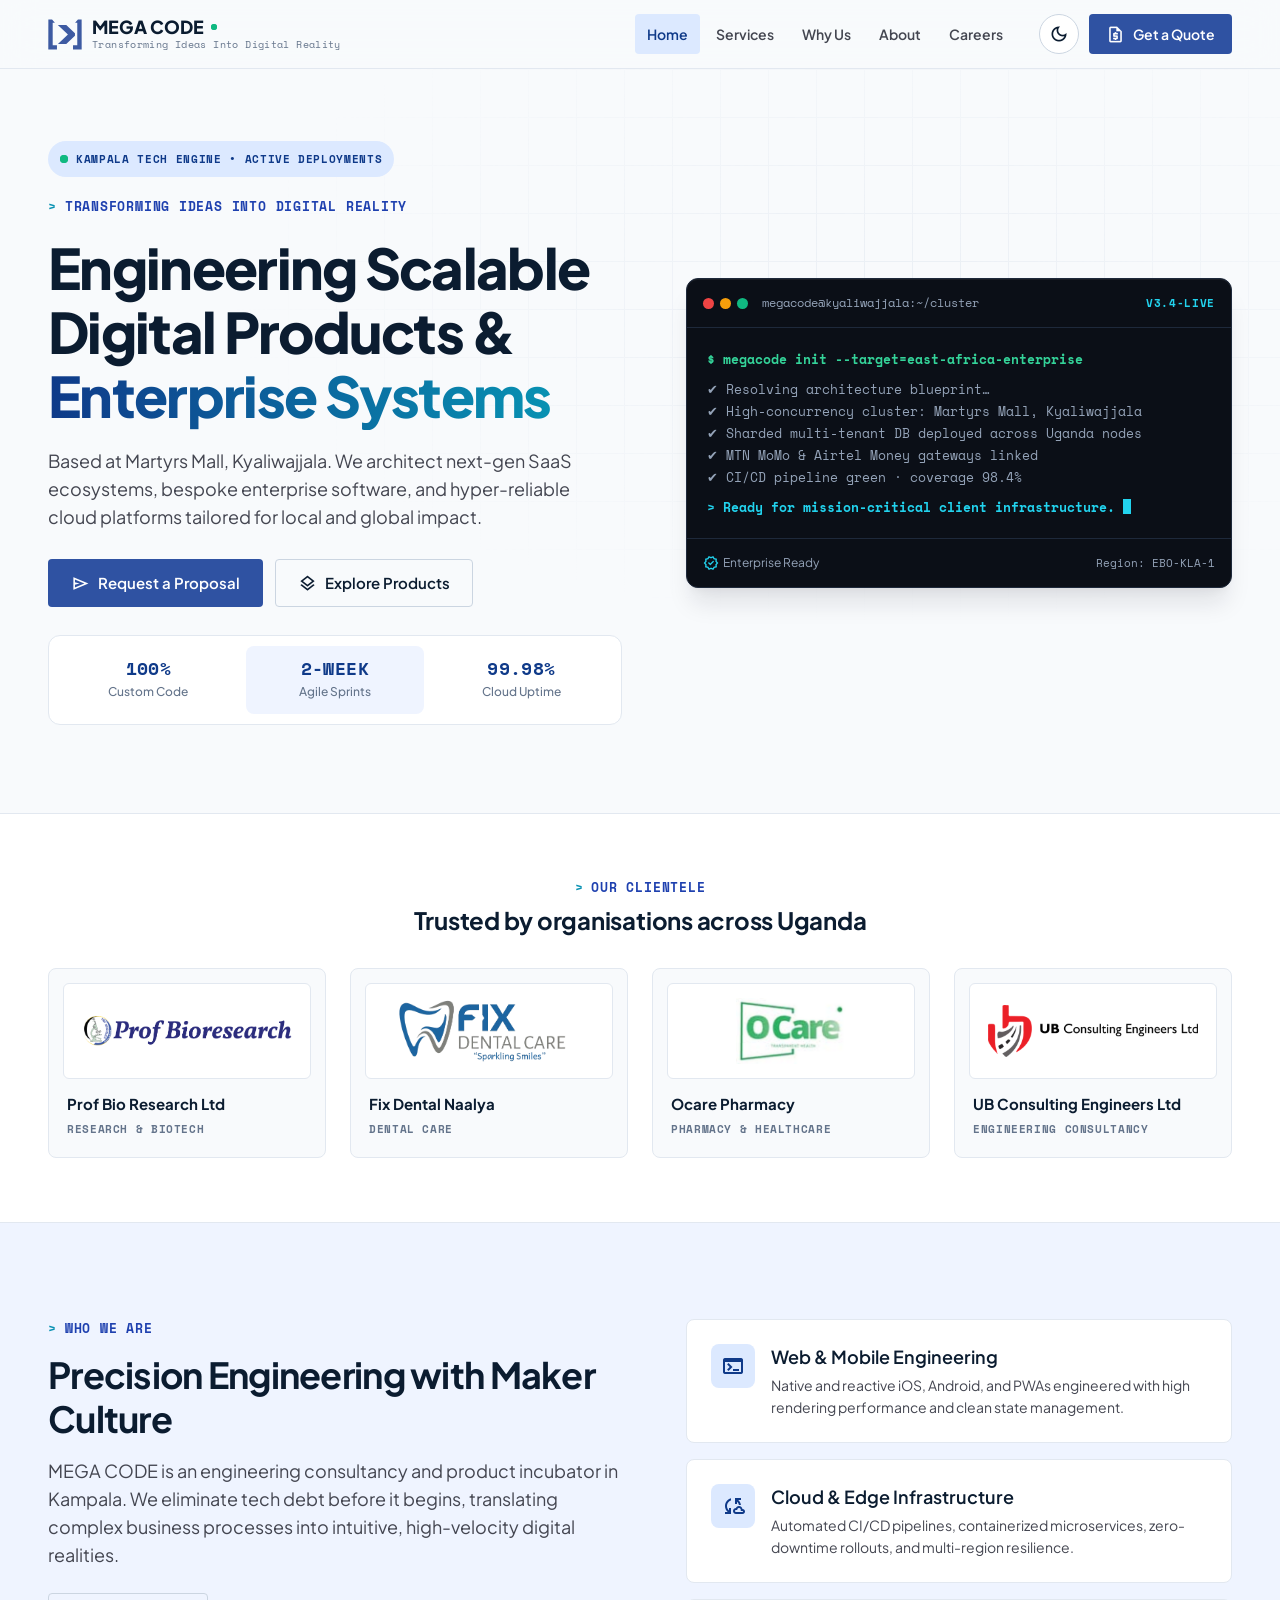
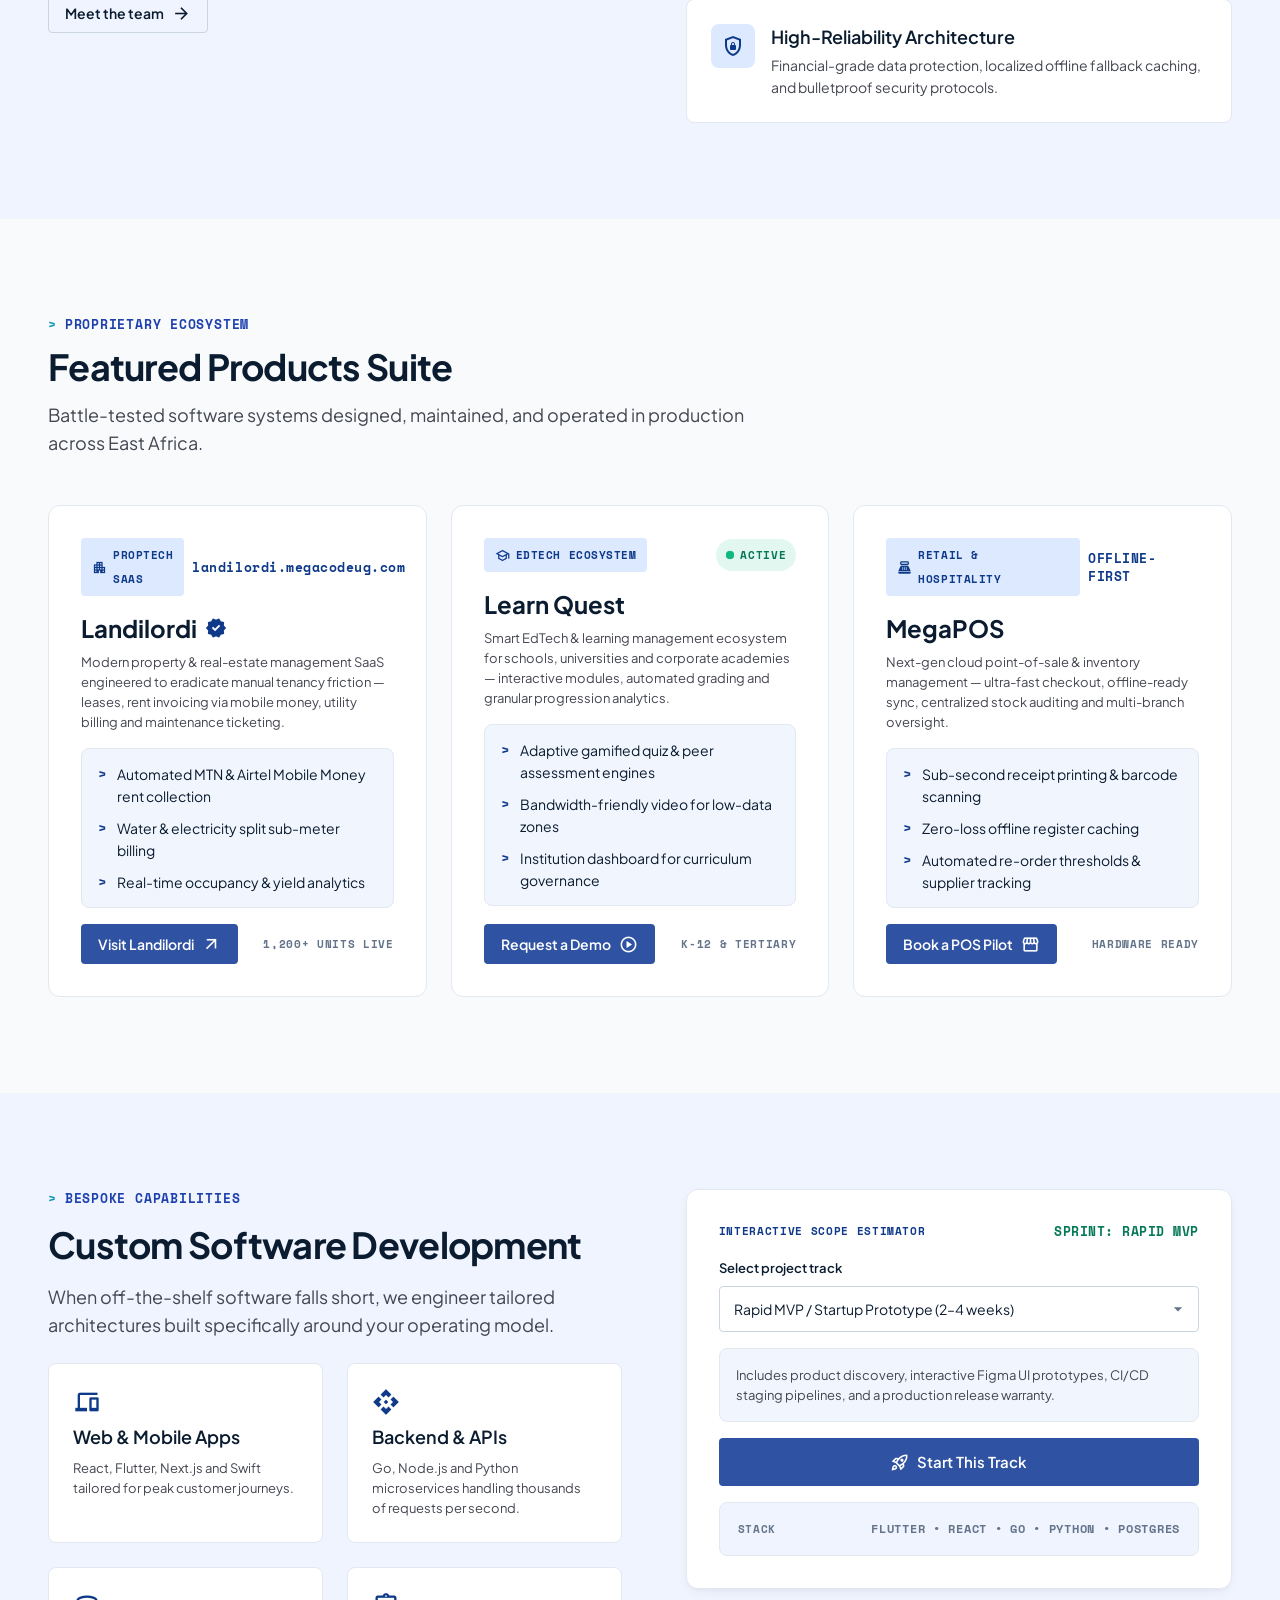
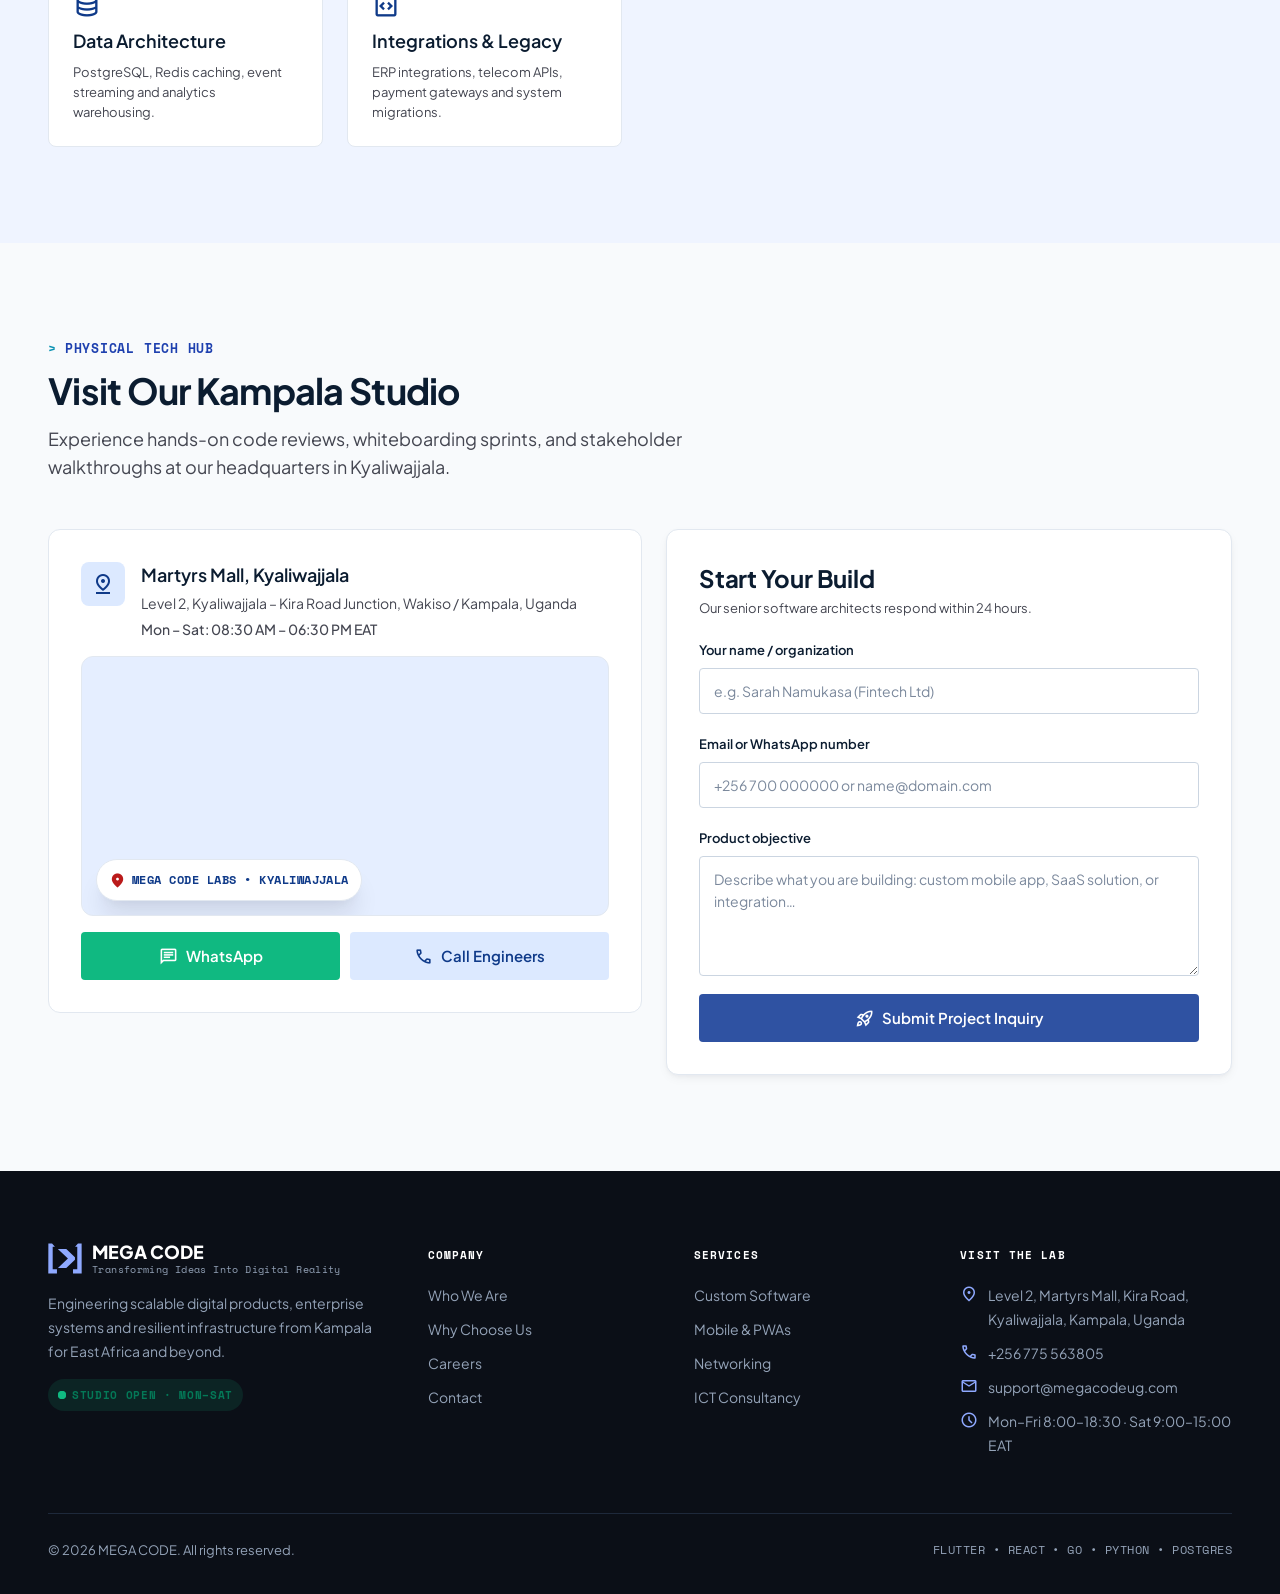
==== commit fcbb4aca: "updates" ====
--- a/index.html
+++ b/index.html
@@ -9,6 +9,10 @@
 <meta property="og:title" content="MEGA CODE — Software Engineering Company in Kampala">
 <meta property="og:description" content="MEGA CODE engineers scalable digital products, enterprise systems, mobile apps and network infrastructure from Martyrs Mall, Kyaliwajjala, Kampala.">
 <meta property="og:type" content="website">
+<meta property="og:url" content="https://megacodeug.com/">
+<meta property="og:image" content="https://megacodeug.com/assets/img/logo-mark.svg">
+<link rel="canonical" href="https://megacodeug.com/">
+<link rel="sitemap" type="application/xml" href="sitemap.xml">
 <link rel="icon" href="assets/img/favicon.svg" type="image/svg+xml">
 <script>
   /* apply saved / system theme before paint to avoid a flash */
@@ -95,6 +99,48 @@
   </div>
 </section>
 
+<!-- CLIENTELE -->
+<!-- To use real logos: save each file in assets/img/clients/ with the name in its <img src>.
+     A logo appears automatically once the file exists; until then the lettered badge is shown. -->
+<section class="section-sm clientele" aria-labelledby="clients-title">
+  <div class="container">
+    <div class="clientele-head reveal">
+      <p class="eyebrow">Our clientele</p>
+      <h2 class="h3" id="clients-title">Trusted by organisations across Uganda</h2>
+    </div>
+    <ul class="client-grid" role="list">
+      <li class="client reveal">
+        <div class="client-logo">
+          <img src="assets/img/clients/prof-bio-research.png" alt="Prof Bio Research Ltd logo" decoding="async" onload="this.closest('.client').classList.add('has-logo')" onerror="this.remove()">
+          <span class="client-badge" aria-hidden="true">PB</span>
+        </div>
+        <div class="client-text"><strong>Prof Bio Research Ltd</strong><span>Research &amp; Biotech</span></div>
+      </li>
+      <li class="client reveal">
+        <div class="client-logo">
+          <img src="assets/img/clients/fix-dental-naalya.png" alt="Fix Dental Naalya logo" decoding="async" onload="this.closest('.client').classList.add('has-logo')" onerror="this.remove()">
+          <span class="client-badge" aria-hidden="true">FD</span>
+        </div>
+        <div class="client-text"><strong>Fix Dental Naalya</strong><span>Dental Care</span></div>
+      </li>
+      <li class="client reveal">
+        <div class="client-logo">
+          <img src="assets/img/clients/ocare-pharmacy-logo.png" alt="Ocare Pharmacy logo" decoding="async" onload="this.closest('.client').classList.add('has-logo')" onerror="this.remove()">
+          <span class="client-badge" aria-hidden="true">OC</span>
+        </div>
+        <div class="client-text"><strong>Ocare Pharmacy</strong><span>Pharmacy &amp; Healthcare</span></div>
+      </li>
+      <li class="client reveal">
+        <div class="client-logo">
+          <img src="assets/img/clients/ub-consulting-engineers-logo.png" alt="UB Consulting Engineers Ltd logo" decoding="async" onload="this.closest('.client').classList.add('has-logo')" onerror="this.remove()">
+          <span class="client-badge" aria-hidden="true">UB</span>
+        </div>
+        <div class="client-text"><strong>UB Consulting Engineers Ltd</strong><span>Engineering Consultancy</span></div>
+      </li>
+    </ul>
+  </div>
+</section>
+
 <!-- WHO WE ARE -->
 <section class="section section-alt">
   <div class="container split split-top">
@@ -133,10 +179,10 @@
       <article class="card card-lg card-hover product reveal">
         <div class="product-head">
           <span class="tag tag-brand"><span class="material-symbols-outlined" style="font-size:15px" aria-hidden="true">apartment</span>PROPTECH SAAS</span>
-          <span class="code-label text-brand">landilordi.com</span>
+          <span class="code-label text-brand">landilordi.megacodeug.com</span>
         </div>
         <div class="stack gap-sm">
-          <h3>Landilordi.com <span class="material-symbols-outlined icon-fill text-brand" style="font-size:22px" aria-hidden="true">verified</span></h3>
+          <h3>Landilordi <span class="material-symbols-outlined icon-fill text-brand" style="font-size:22px" aria-hidden="true">verified</span></h3>
           <p class="small">Modern property &amp; real-estate management SaaS engineered to eradicate manual tenancy friction — leases, rent invoicing via mobile money, utility billing and maintenance ticketing.</p>
         </div>
         <ul class="term-list">
@@ -145,7 +191,7 @@
           <li>Real-time occupancy &amp; yield analytics</li>
         </ul>
         <div class="product-foot">
-          <a class="btn btn-primary btn-sm" href="https://landilordi.com" target="_blank" rel="noopener noreferrer">Visit Landilordi <span class="material-symbols-outlined" aria-hidden="true">arrow_outward</span></a>
+          <a class="btn btn-primary btn-sm" href="https://landilordi.megacodeug.com" target="_blank" rel="noopener noreferrer">Visit Landilordi <span class="material-symbols-outlined" aria-hidden="true">arrow_outward</span></a>
           <span class="badge-label" style="color:var(--text-subtle)">1,200+ Units Live</span>
         </div>
       </article>
@@ -253,8 +299,8 @@
           <span class="map-pin"><span class="material-symbols-outlined icon-fill" aria-hidden="true">location_on</span>MEGA CODE LABS • KYALIWAJJALA</span>
         </div>
         <div class="grid g-2 keep-m" style="gap:10px">
-          <a class="btn btn-whatsapp" href="https://wa.me/256700000000" target="_blank" rel="noopener noreferrer"><span class="material-symbols-outlined" aria-hidden="true">chat</span>WhatsApp</a>
-          <a class="btn btn-soft" href="tel:+256700000000"><span class="material-symbols-outlined" aria-hidden="true">call</span>Call Engineers</a>
+          <a class="btn btn-whatsapp" href="https://wa.me/256775563805" target="_blank" rel="noopener noreferrer"><span class="material-symbols-outlined" aria-hidden="true">chat</span>WhatsApp</a>
+          <a class="btn btn-soft" href="tel:+256775563805"><span class="material-symbols-outlined" aria-hidden="true">call</span>Call Engineers</a>
         </div>
       </div>
 
@@ -321,8 +367,8 @@
         <h4>Visit the Lab</h4>
         <ul class="footer-contact">
           <li><span class="material-symbols-outlined" aria-hidden="true">location_on</span><span>Level 2, Martyrs Mall, Kira Road, Kyaliwajjala, Kampala, Uganda</span></li>
-          <li><span class="material-symbols-outlined" aria-hidden="true">call</span><a href="tel:+256700000000">+256 700 000000</a></li>
-          <li><span class="material-symbols-outlined" aria-hidden="true">mail</span><a href="mailto:info@megacode.tech">info@megacode.tech</a></li>
+          <li><span class="material-symbols-outlined" aria-hidden="true">call</span><a href="tel:+256775563805">+256 775 563805</a></li>
+          <li><span class="material-symbols-outlined" aria-hidden="true">mail</span><a href="mailto:support@megacodeug.com">support@megacodeug.com</a></li>
           <li><span class="material-symbols-outlined" aria-hidden="true">schedule</span><span>Mon–Fri 8:00–18:30 · Sat 9:00–15:00 EAT</span></li>
         </ul>
       </div>
--- a/assets/css/styles.css
+++ b/assets/css/styles.css
@@ -710,3 +710,40 @@
   .stats { gap: 4px; padding: 6px; }
   .stat-value { font-size: 15px; }
 }
+
+/* ---------- Clientele (home) ---------- */
+.clientele { border-top: 1px solid var(--border); border-bottom: 1px solid var(--border); background: var(--card); }
+.clientele-head { display: flex; flex-direction: column; gap: 8px; align-items: center; text-align: center; margin-bottom: 32px; }
+.client-grid { list-style: none; margin: 0; padding: 0; display: grid; grid-template-columns: repeat(4, minmax(0, 1fr)); gap: var(--gutter); }
+.client {
+  display: flex; flex-direction: column; gap: 14px; padding: 14px;
+  border: 1px solid var(--border); border-radius: var(--r-lg); background: var(--bg);
+  transition: border-color .2s ease, transform .2s ease, box-shadow .2s ease;
+}
+.client:hover { border-color: var(--brand); transform: translateY(-2px); box-shadow: var(--shadow-2); }
+/* logo plate: always white so every brand's colours read correctly in light and dark themes */
+.client-logo {
+  height: 96px; border-radius: var(--r-md); background: var(--card-sub); border: 1px solid var(--border);
+  display: flex; align-items: center; justify-content: center; padding: 14px 18px; overflow: hidden;
+}
+.client-logo img { display: none; width: 100%; height: 100%; object-fit: contain; }
+.client-badge {
+  width: 56px; height: 56px; border-radius: var(--r-lg);
+  display: inline-flex; align-items: center; justify-content: center;
+  background: var(--chip-bg); color: var(--brand-ink); border: 1px solid color-mix(in srgb, var(--brand) 25%, transparent);
+  font-family: var(--font-mono); font-weight: 700; font-size: 17px; letter-spacing: .04em;
+}
+.client.has-logo .client-logo { background: #fff; border-color: #E2E8F0; }
+.client.has-logo .client-logo img { display: block; }
+.client.has-logo .client-badge { display: none; }
+.client-text { display: flex; flex-direction: column; min-width: 0; padding: 0 4px 2px; }
+.client-text strong { font-size: 15px; line-height: 21px; font-weight: 700; color: var(--text); }
+.client-text span { font-family: var(--font-mono); font-size: 10.5px; font-weight: 700; letter-spacing: .06em; text-transform: uppercase; color: var(--text-subtle); margin-top: 3px; }
+@media (max-width: 1180px) { .client-grid { grid-template-columns: repeat(2, minmax(0, 1fr)); } }
+@media (max-width: 767px) {
+  .client-grid { gap: 10px; }
+  .client { padding: 10px; gap: 10px; }
+  .client-logo { height: 76px; padding: 10px 12px; }
+  .client-text strong { font-size: 13.5px; line-height: 19px; }
+  .client-text span { font-size: 9.5px; }
+}
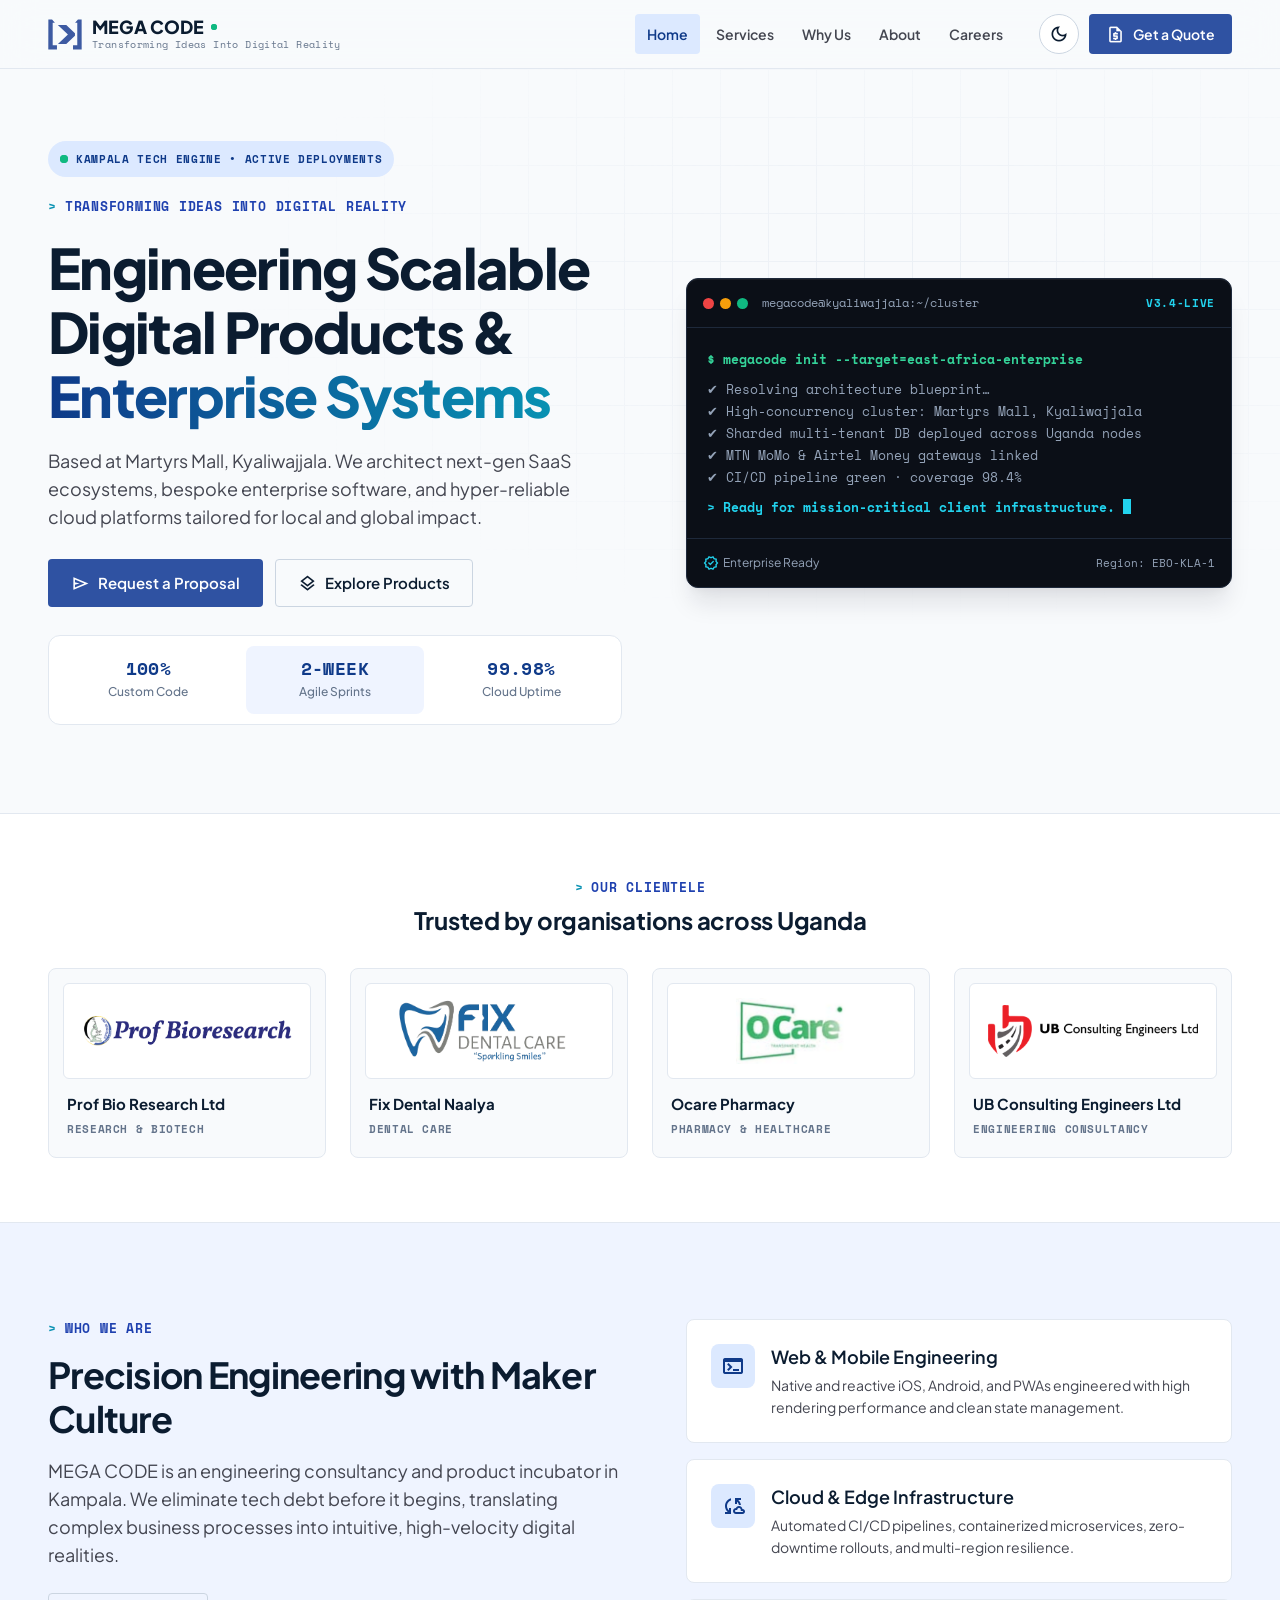
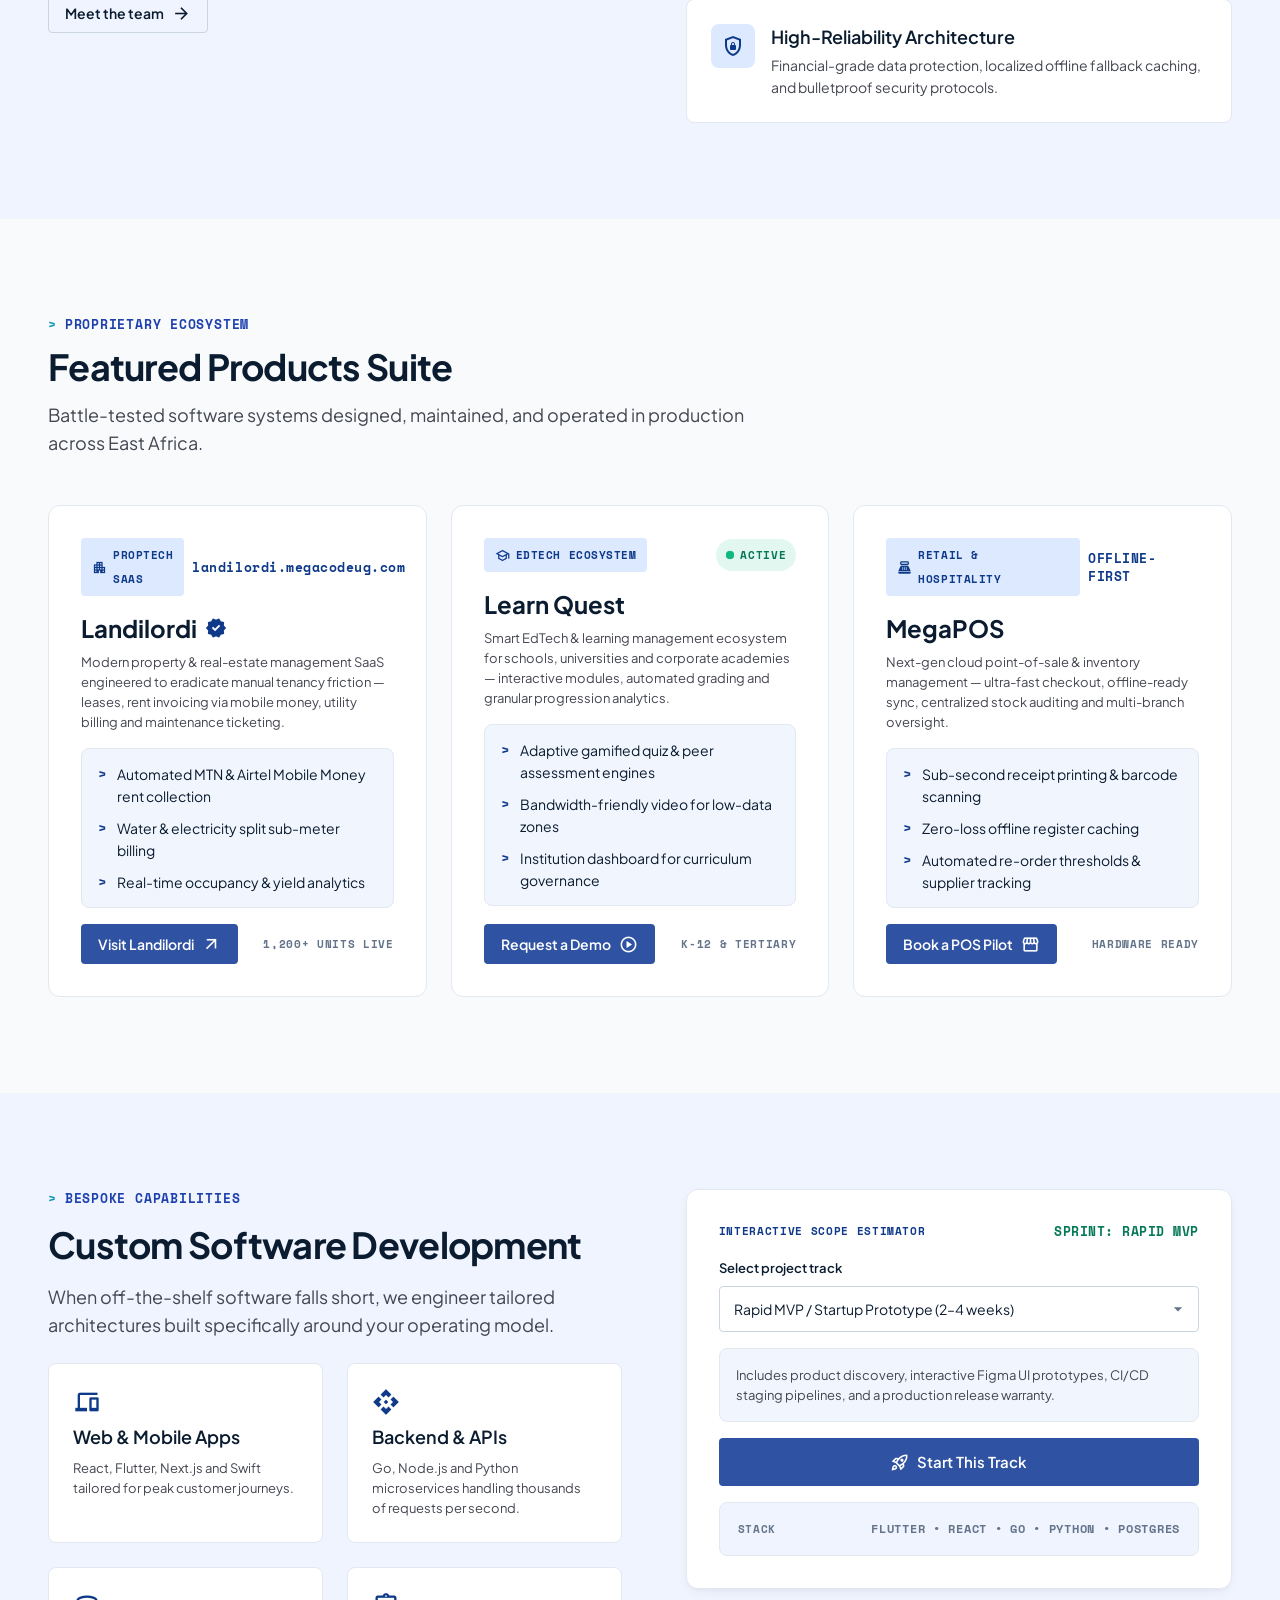
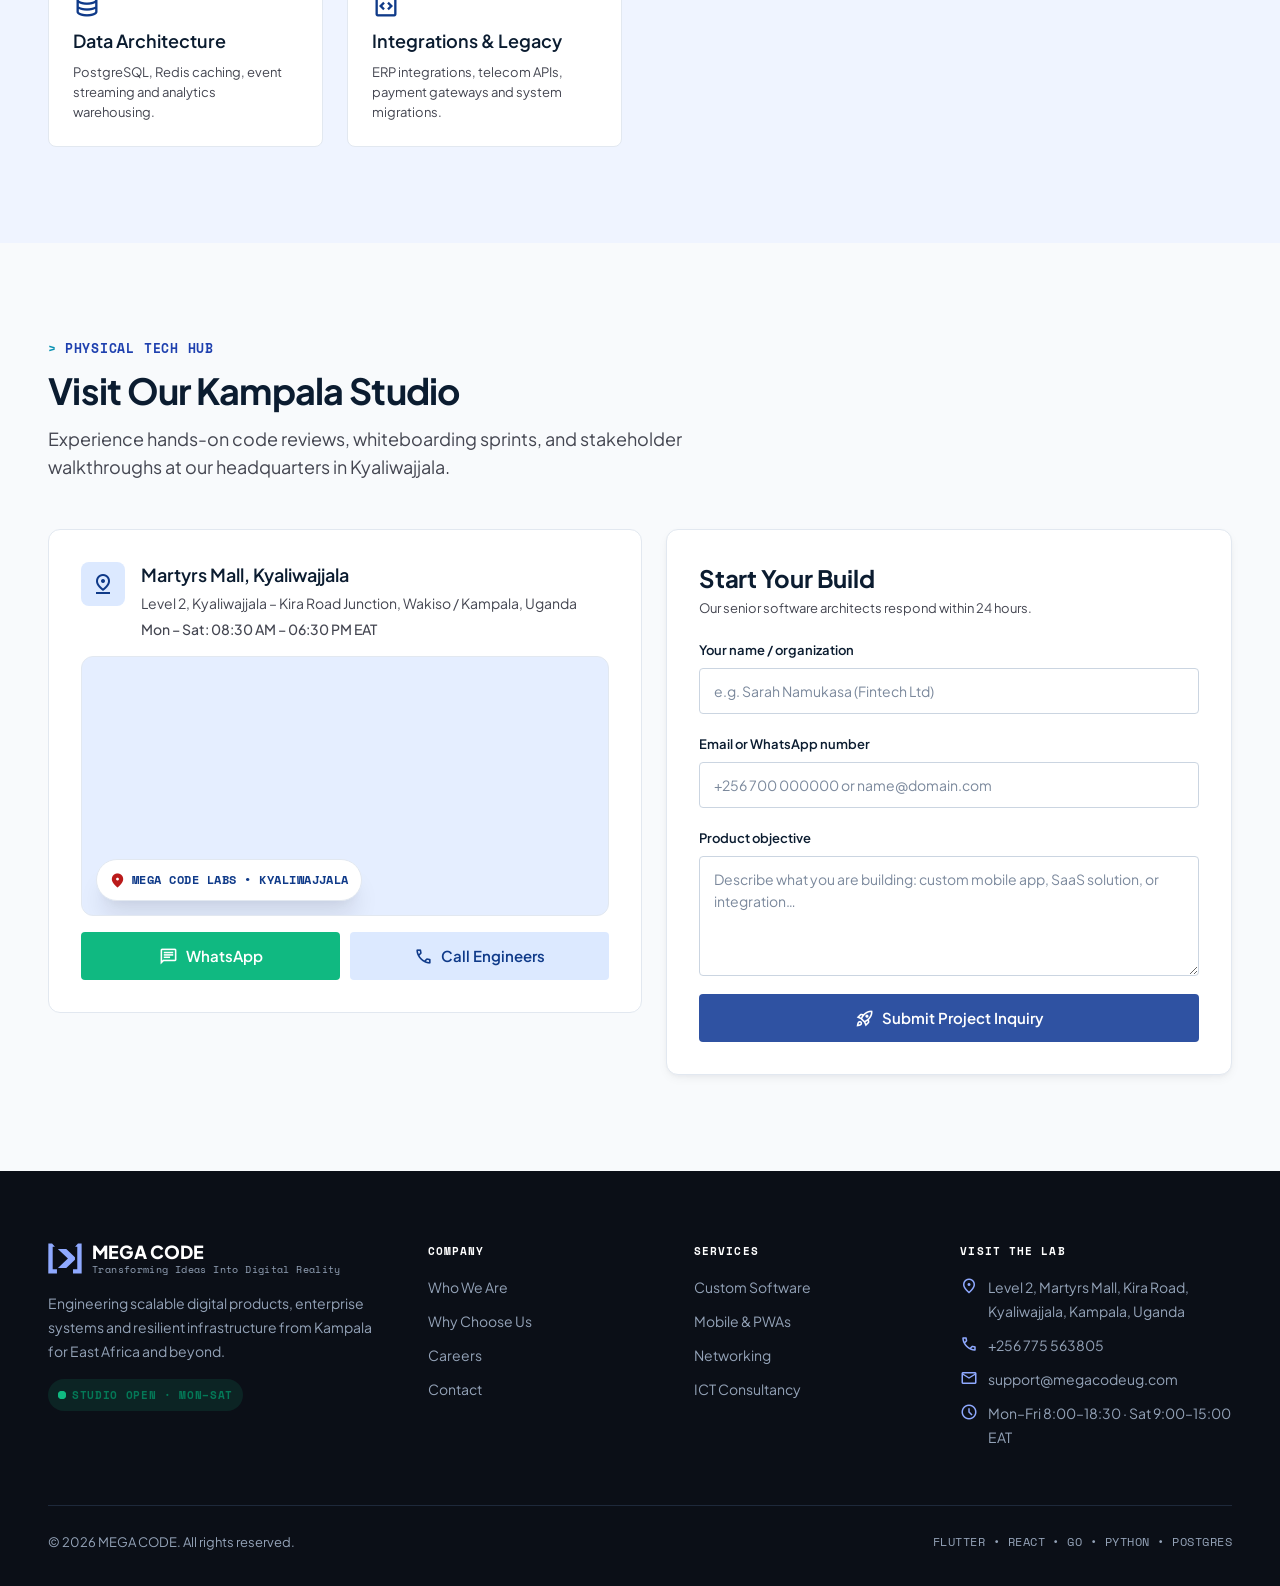
==== commit ab3f7664: "SEO_optimization" ====
--- a/index.html
+++ b/index.html
@@ -3,17 +3,33 @@
 <head>
 <meta charset="utf-8">
 <meta name="viewport" content="width=device-width, initial-scale=1, viewport-fit=cover">
-<title>MEGA CODE — Software Engineering Company in Kampala</title>
-<meta name="description" content="MEGA CODE engineers scalable digital products, enterprise systems, mobile apps and network infrastructure from Martyrs Mall, Kyaliwajjala, Kampala.">
+<title>Software Development Company in Kampala, Uganda | MEGA CODE</title>
+<meta name="description" content="Software development company in Kampala, Uganda. Custom software, mobile apps, SaaS and network infrastructure from Martyrs Mall, Kyaliwajjala.">
 <meta name="theme-color" content="#F8FAFC">
-<meta property="og:title" content="MEGA CODE — Software Engineering Company in Kampala">
-<meta property="og:description" content="MEGA CODE engineers scalable digital products, enterprise systems, mobile apps and network infrastructure from Martyrs Mall, Kyaliwajjala, Kampala.">
+<meta property="og:title" content="Software Development Company in Kampala, Uganda | MEGA CODE">
+<meta property="og:description" content="Software development company in Kampala, Uganda. Custom software, mobile apps, SaaS and network infrastructure from Martyrs Mall, Kyaliwajjala.">
 <meta property="og:type" content="website">
 <meta property="og:url" content="https://megacodeug.com/">
-<meta property="og:image" content="https://megacodeug.com/assets/img/logo-mark.svg">
+<meta property="og:image" content="https://megacodeug.com/assets/img/og-image.png">
+<meta property="og:image:width" content="1200">
+<meta property="og:image:height" content="630">
+<meta property="og:image:alt" content="MEGA CODE — software, mobile apps and network infrastructure built in Kampala">
+<meta property="og:site_name" content="MEGA CODE">
+<meta name="twitter:card" content="summary_large_image">
+<meta name="twitter:title" content="Software Development Company in Kampala, Uganda | MEGA CODE">
+<meta name="twitter:description" content="Software development company in Kampala, Uganda. Custom software, mobile apps, SaaS and network infrastructure from Martyrs Mall, Kyaliwajjala.">
+<meta name="twitter:image" content="https://megacodeug.com/assets/img/og-image.png">
+<meta name="robots" content="index, follow, max-image-preview:large">
+<meta name="geo.region" content="UG">
+<meta name="geo.placename" content="Kyaliwajjala, Kampala">
+<meta name="geo.position" content="0.3846;32.6517">
+<meta name="ICBM" content="0.3846, 32.6517">
 <link rel="canonical" href="https://megacodeug.com/">
 <link rel="sitemap" type="application/xml" href="sitemap.xml">
+<link rel="icon" href="favicon.ico" sizes="any">
 <link rel="icon" href="assets/img/favicon.svg" type="image/svg+xml">
+<link rel="apple-touch-icon" href="assets/img/apple-touch-icon.png">
+<link rel="manifest" href="site.webmanifest">
 <script>
   /* apply saved / system theme before paint to avoid a flash */
   (function () {
@@ -27,8 +43,160 @@
 <link rel="preconnect" href="https://fonts.googleapis.com">
 <link rel="preconnect" href="https://fonts.gstatic.com" crossorigin>
 <link href="https://fonts.googleapis.com/css2?family=Plus+Jakarta+Sans:wght@400;500;600;700;800&family=Space+Mono:wght@400;700&display=swap" rel="stylesheet">
-<link href="https://fonts.googleapis.com/css2?family=Material+Symbols+Outlined:opsz,wght,FILL,GRAD@20..48,100..700,0..1,-50..200&display=block" rel="stylesheet">
+<link href="https://fonts.googleapis.com/css2?family=Material+Symbols+Outlined:opsz,wght,FILL,GRAD@24,400,0..1,0&icon_names=analytics,apartment,api,arrow_forward,arrow_outward,assignment_turned_in,badge,bolt,call,chat,check,check_circle,close,cloud_off,cloud_sync,code,code_blocks,coffee,contactless,corporate_fare,dark_mode,database,description,developer_mode,devices,directions,dns,expand_more,forum,group_add,groups,handshake,help_center,hub,integration_instructions,layers,light_mode,link,location_on,lock,mail,mark_email_read,memory,offline_pin,payments,person,phone,phone_iphone,pin_drop,play_circle,point_of_sale,precision_manufacturing,psychology,remove,request_quote,rocket_launch,router,schedule,school,security,send,shield_lock,signal_cellular_alt_1_bar,smartphone,south,sprint,star,storefront,terminal,trending_up,verified,verified_user,visibility,work,workspace_premium&display=block" rel="stylesheet">
 <link rel="stylesheet" href="assets/css/styles.css">
+<script type="application/ld+json">
+{
+ "@context": "https://schema.org",
+ "@graph": [
+  {
+   "@type": [
+    "Organization",
+    "ProfessionalService"
+   ],
+   "@id": "https://megacodeug.com/#organization",
+   "name": "MEGA CODE",
+   "alternateName": "MEGA CODE Uganda",
+   "slogan": "Transforming Ideas Into Digital Reality",
+   "url": "https://megacodeug.com/",
+   "logo": "https://megacodeug.com/assets/img/icon-512.png",
+   "image": "https://megacodeug.com/assets/img/og-image.png",
+   "description": "Software development company in Kampala, Uganda. Custom software, mobile apps, SaaS and network infrastructure from Martyrs Mall, Kyaliwajjala.",
+   "email": "support@megacodeug.com",
+   "telephone": "+256775563805",
+   "priceRange": "$$",
+   "address": {
+    "@type": "PostalAddress",
+    "streetAddress": "Level 2, Martyrs Mall, Kira Road",
+    "addressLocality": "Kyaliwajjala",
+    "addressRegion": "Wakiso / Kampala",
+    "addressCountry": "UG"
+   },
+   "geo": {
+    "@type": "GeoCoordinates",
+    "latitude": 0.3846,
+    "longitude": 32.6517
+   },
+   "hasMap": "https://www.google.com/maps/search/?api=1&query=Martyrs+Mall+Kyaliwajjala",
+   "openingHoursSpecification": [
+    {
+     "@type": "OpeningHoursSpecification",
+     "dayOfWeek": [
+      "Monday",
+      "Tuesday",
+      "Wednesday",
+      "Thursday",
+      "Friday"
+     ],
+     "opens": "08:00",
+     "closes": "18:30"
+    },
+    {
+     "@type": "OpeningHoursSpecification",
+     "dayOfWeek": "Saturday",
+     "opens": "09:00",
+     "closes": "15:00"
+    }
+   ],
+   "areaServed": [
+    {
+     "@type": "Country",
+     "name": "Uganda"
+    },
+    {
+     "@type": "Place",
+     "name": "East Africa"
+    }
+   ],
+   "contactPoint": [
+    {
+     "@type": "ContactPoint",
+     "contactType": "customer support",
+     "telephone": "+256775563805",
+     "email": "support@megacodeug.com",
+     "areaServed": "UG",
+     "availableLanguage": [
+      "English"
+     ]
+    }
+   ],
+   "knowsAbout": [
+    "Custom software development",
+    "Mobile app development",
+    "SaaS",
+    "Mobile Money integration",
+    "Network infrastructure",
+    "Structured cabling",
+    "ICT consultancy",
+    "Cloud infrastructure"
+   ],
+   "hasOfferCatalog": {
+    "@type": "OfferCatalog",
+    "name": "Technology services",
+    "itemListElement": [
+     {
+      "@type": "Offer",
+      "itemOffered": {
+       "@type": "Service",
+       "name": "Custom Software Development",
+       "url": "https://megacodeug.com/services.html#software"
+      }
+     },
+     {
+      "@type": "Offer",
+      "itemOffered": {
+       "@type": "Service",
+       "name": "Mobile & Cross-Platform App Development",
+       "url": "https://megacodeug.com/services.html#mobile"
+      }
+     },
+     {
+      "@type": "Offer",
+      "itemOffered": {
+       "@type": "Service",
+       "name": "Networking & Infrastructure",
+       "url": "https://megacodeug.com/services.html#networking"
+      }
+     },
+     {
+      "@type": "Offer",
+      "itemOffered": {
+       "@type": "Service",
+       "name": "ICT Consultancy & Advisory",
+       "url": "https://megacodeug.com/services.html#advisory"
+      }
+     }
+    ]
+   }
+  },
+  {
+   "@type": "WebSite",
+   "@id": "https://megacodeug.com/#website",
+   "url": "https://megacodeug.com/",
+   "name": "MEGA CODE",
+   "publisher": {
+    "@id": "https://megacodeug.com/#organization"
+   },
+   "inLanguage": "en"
+  },
+  {
+   "@type": "WebPage",
+   "@id": "https://megacodeug.com/#webpage",
+   "url": "https://megacodeug.com/",
+   "name": "Software Development Company in Kampala, Uganda | MEGA CODE",
+   "description": "Software development company in Kampala, Uganda. Custom software, mobile apps, SaaS and network infrastructure from Martyrs Mall, Kyaliwajjala.",
+   "isPartOf": {
+    "@id": "https://megacodeug.com/#website"
+   },
+   "about": {
+    "@id": "https://megacodeug.com/#organization"
+   },
+   "inLanguage": "en",
+   "primaryImageOfPage": "https://megacodeug.com/assets/img/og-image.png"
+  }
+ ]
+}
+</script>
 </head>
 <body>
 <a class="skip-link" href="#main">Skip to content</a>
@@ -111,28 +279,28 @@
     <ul class="client-grid" role="list">
       <li class="client reveal">
         <div class="client-logo">
-          <img src="assets/img/clients/prof-bio-research.png" alt="Prof Bio Research Ltd logo" decoding="async" onload="this.closest('.client').classList.add('has-logo')" onerror="this.remove()">
+          <img src="assets/img/clients/prof-bio-research.png" width="615" height="86" alt="Prof Bio Research Ltd logo" decoding="async" onload="this.closest('.client').classList.add('has-logo')" onerror="this.remove()">
           <span class="client-badge" aria-hidden="true">PB</span>
         </div>
         <div class="client-text"><strong>Prof Bio Research Ltd</strong><span>Research &amp; Biotech</span></div>
       </li>
       <li class="client reveal">
         <div class="client-logo">
-          <img src="assets/img/clients/fix-dental-naalya.png" alt="Fix Dental Naalya logo" decoding="async" onload="this.closest('.client').classList.add('has-logo')" onerror="this.remove()">
+          <img src="assets/img/clients/fix-dental-naalya.png" width="497" height="178" alt="Fix Dental Naalya logo" decoding="async" onload="this.closest('.client').classList.add('has-logo')" onerror="this.remove()">
           <span class="client-badge" aria-hidden="true">FD</span>
         </div>
         <div class="client-text"><strong>Fix Dental Naalya</strong><span>Dental Care</span></div>
       </li>
       <li class="client reveal">
         <div class="client-logo">
-          <img src="assets/img/clients/ocare-pharmacy-logo.png" alt="Ocare Pharmacy logo" decoding="async" onload="this.closest('.client').classList.add('has-logo')" onerror="this.remove()">
+          <img src="assets/img/clients/ocare-pharmacy-logo.png" width="460" height="276" alt="Ocare Pharmacy logo" decoding="async" onload="this.closest('.client').classList.add('has-logo')" onerror="this.remove()">
           <span class="client-badge" aria-hidden="true">OC</span>
         </div>
         <div class="client-text"><strong>Ocare Pharmacy</strong><span>Pharmacy &amp; Healthcare</span></div>
       </li>
       <li class="client reveal">
         <div class="client-logo">
-          <img src="assets/img/clients/ub-consulting-engineers-logo.png" alt="UB Consulting Engineers Ltd logo" decoding="async" onload="this.closest('.client').classList.add('has-logo')" onerror="this.remove()">
+          <img src="assets/img/clients/ub-consulting-engineers-logo.png" width="640" height="156" alt="UB Consulting Engineers Ltd logo" decoding="async" onload="this.closest('.client').classList.add('has-logo')" onerror="this.remove()">
           <span class="client-badge" aria-hidden="true">UB</span>
         </div>
         <div class="client-text"><strong>UB Consulting Engineers Ltd</strong><span>Engineering Consultancy</span></div>
@@ -326,7 +494,7 @@
         </form>
         <div class="success-state" id="home-success" role="status">
           <span class="material-symbols-outlined icon-fill" aria-hidden="true">check_circle</span>
-          <h4 class="h4">Specification Received</h4>
+          <h3 class="h4">Specification Received</h3>
           <p class="small">Our engineering lead at Martyrs Mall will review your requirements and reach out within 24 hours.</p>
         </div>
       </div>
@@ -346,7 +514,7 @@
         <span class="status" style="align-self:flex-start"><span class="live-dot"></span> Studio open · Mon–Sat</span>
       </div>
       <div>
-        <h4>Company</h4>
+        <h2 class="footer-title">Company</h2>
         <ul>
           <li><a href="about.html">Who We Are</a></li>
           <li><a href="why-us.html">Why Choose Us</a></li>
@@ -355,7 +523,7 @@
         </ul>
       </div>
       <div>
-        <h4>Services</h4>
+        <h2 class="footer-title">Services</h2>
         <ul>
           <li><a href="services.html#software">Custom Software</a></li>
           <li><a href="services.html#mobile">Mobile &amp; PWAs</a></li>
@@ -364,7 +532,7 @@
         </ul>
       </div>
       <div>
-        <h4>Visit the Lab</h4>
+        <h2 class="footer-title">Visit the Lab</h2>
         <ul class="footer-contact">
           <li><span class="material-symbols-outlined" aria-hidden="true">location_on</span><span>Level 2, Martyrs Mall, Kira Road, Kyaliwajjala, Kampala, Uganda</span></li>
           <li><span class="material-symbols-outlined" aria-hidden="true">call</span><a href="tel:+256775563805">+256 775 563805</a></li>
--- a/assets/css/styles.css
+++ b/assets/css/styles.css
@@ -640,7 +640,9 @@
 .footer-grid { display: grid; grid-template-columns: 1.5fr 1fr 1fr 1.2fr; gap: 40px; }
 .site-footer .brand-name { color: #fff; }
 .site-footer .brand-tag { color: var(--panel-muted); }
-.site-footer h4 { font-family: var(--font-mono); font-size: 11px; letter-spacing: .1em; text-transform: uppercase; color: #fff; margin-bottom: 16px; }
+
+.site-footer .footer-title { font-weight: 700; line-height: 16px; }
+.site-footer h4, .site-footer .footer-title { font-family: var(--font-mono); font-size: 11px; letter-spacing: .1em; text-transform: uppercase; color: #fff; margin-bottom: 16px; }
 .site-footer ul { list-style: none; padding: 0; margin: 0; display: flex; flex-direction: column; gap: 10px; }
 .site-footer a { font-size: 14px; transition: color .15s; }
 .site-footer a:hover { color: #fff; }
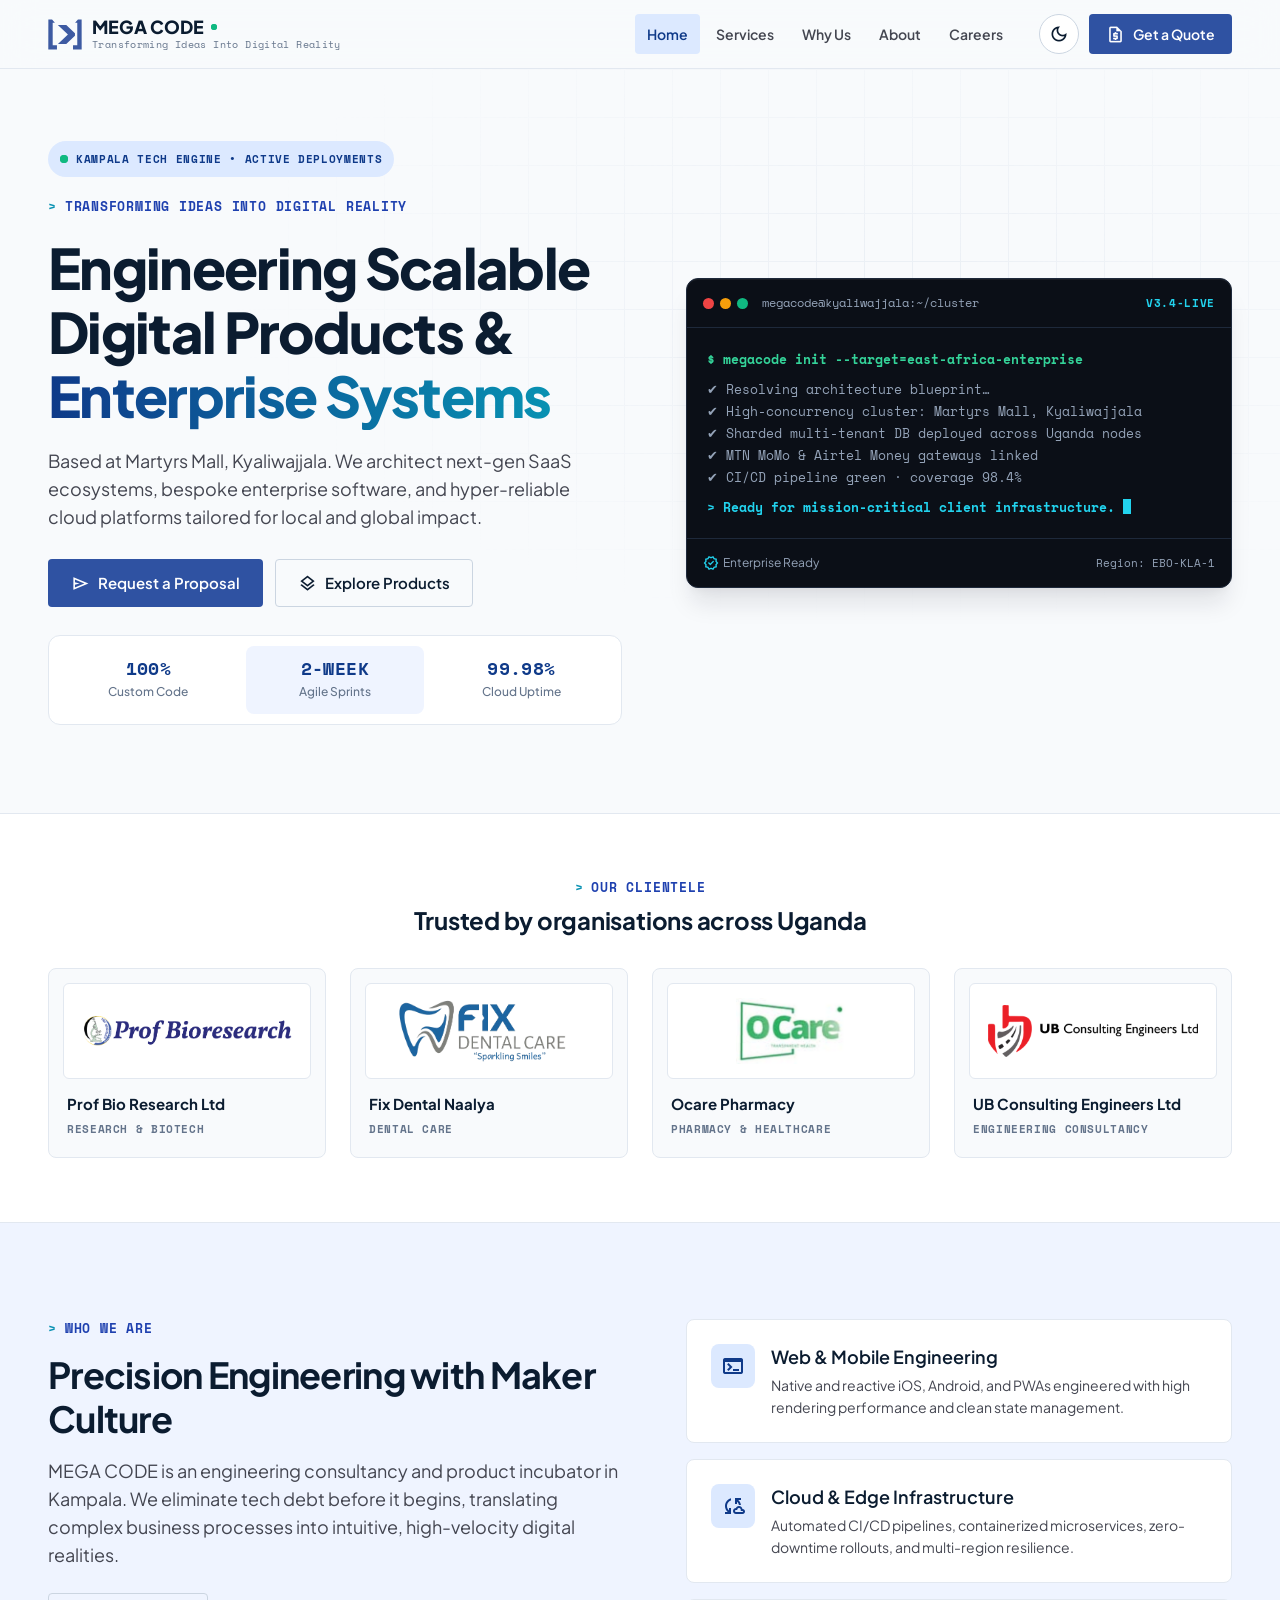
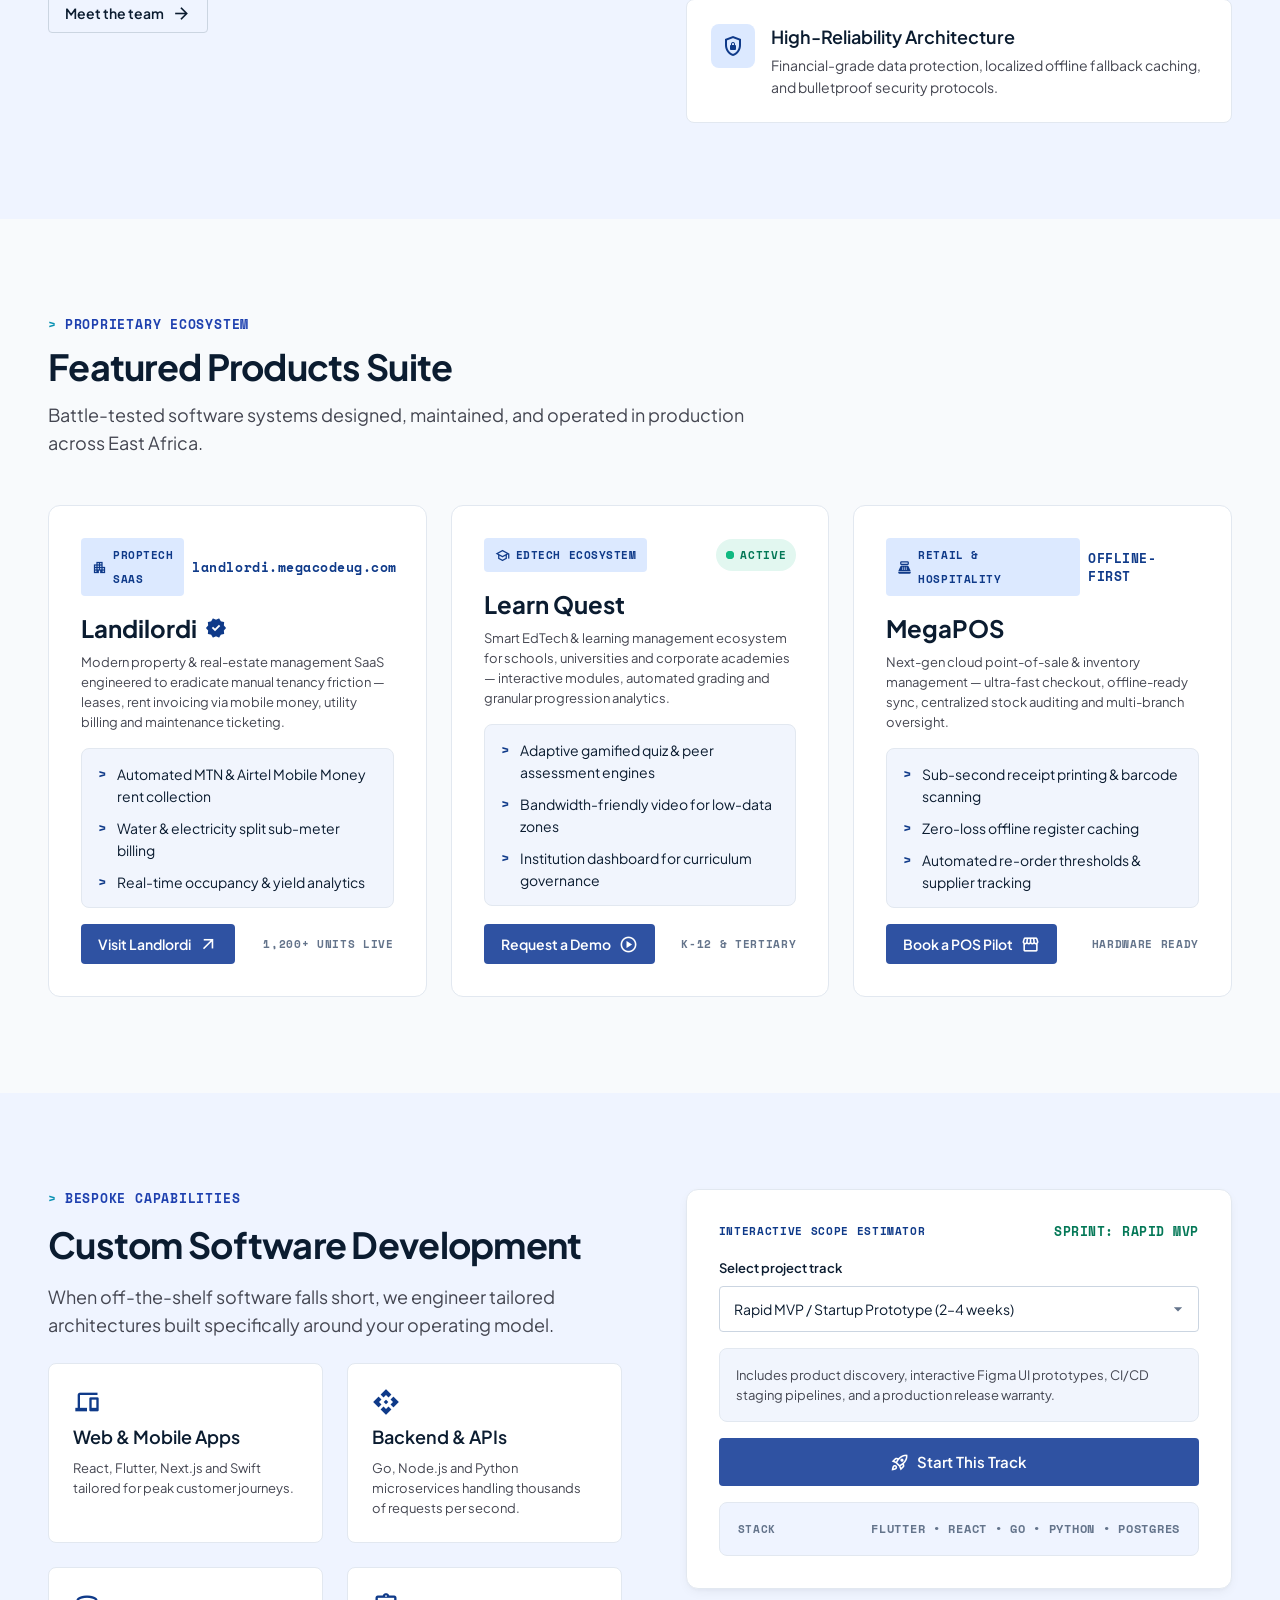
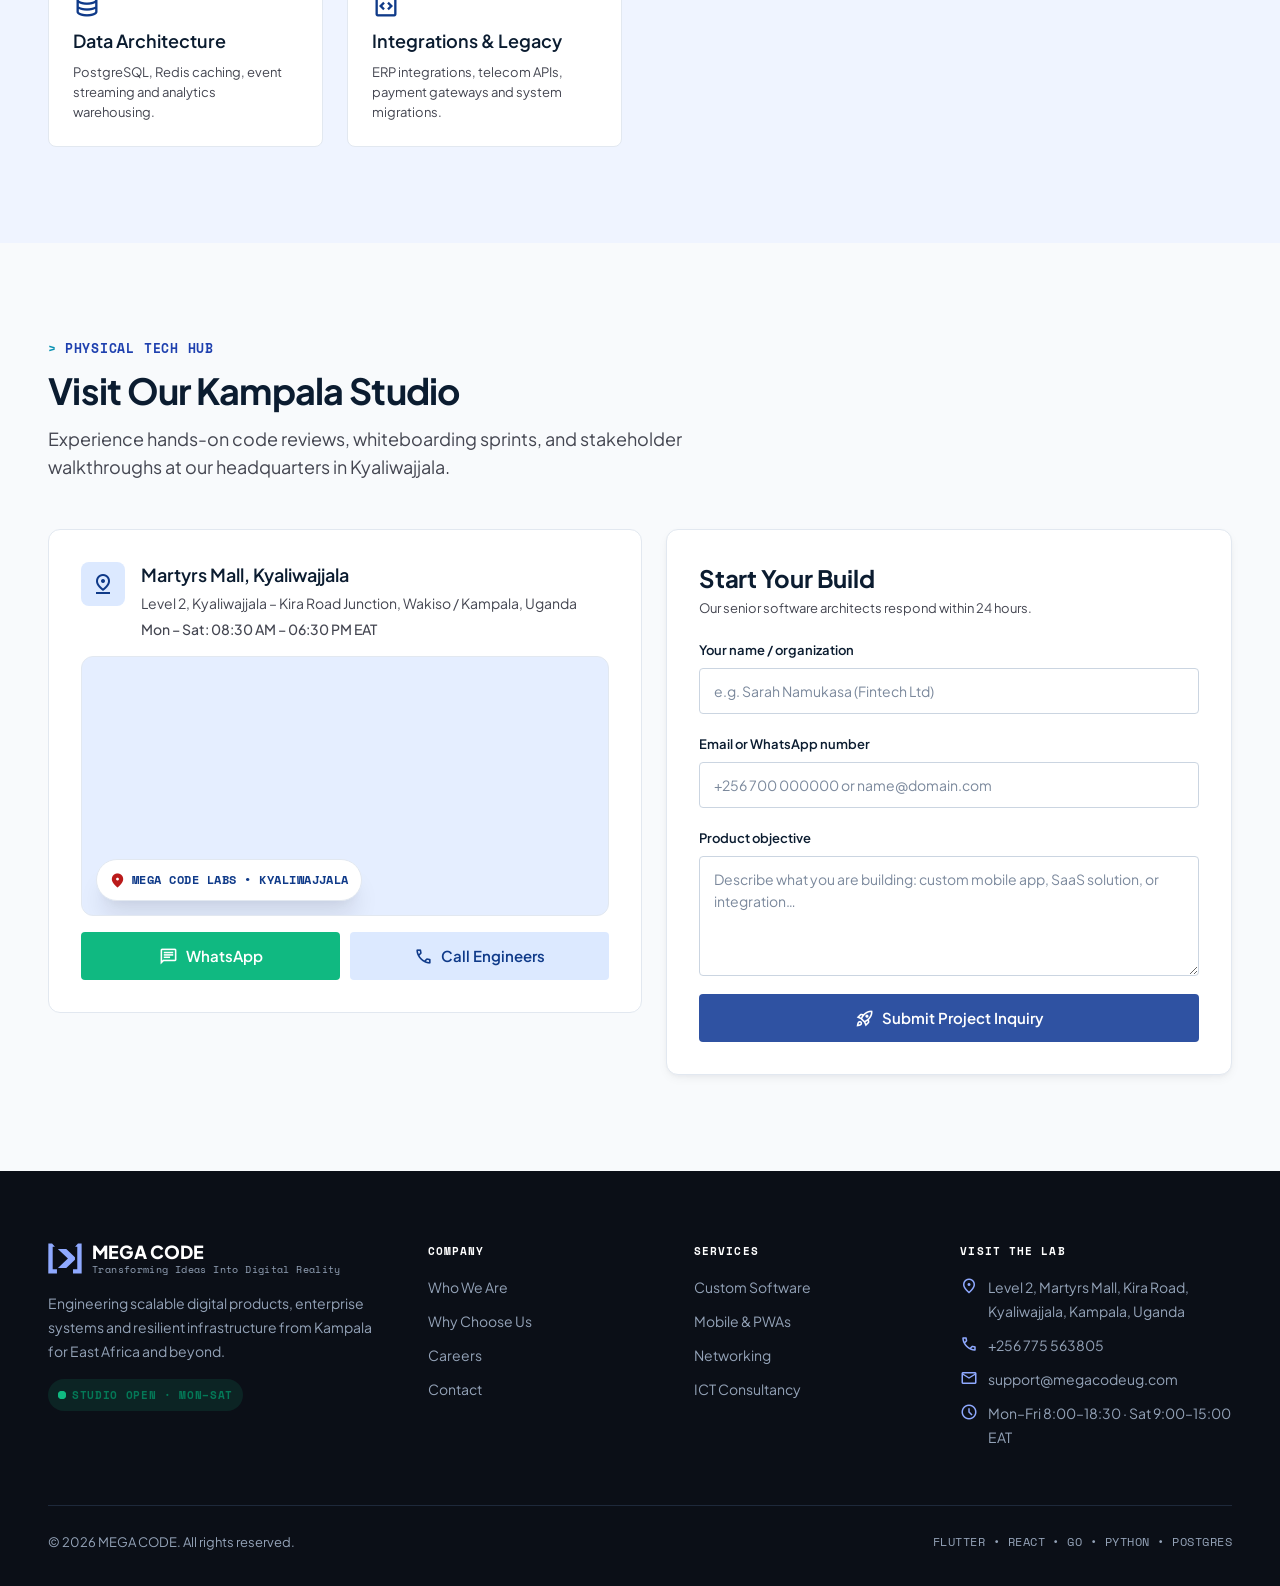
==== commit b414253c: "url fix" ====
--- a/index.html
+++ b/index.html
@@ -347,7 +347,7 @@
       <article class="card card-lg card-hover product reveal">
         <div class="product-head">
           <span class="tag tag-brand"><span class="material-symbols-outlined" style="font-size:15px" aria-hidden="true">apartment</span>PROPTECH SAAS</span>
-          <span class="code-label text-brand">landilordi.megacodeug.com</span>
+          <span class="code-label text-brand">landlordi.megacodeug.com</span>
         </div>
         <div class="stack gap-sm">
           <h3>Landilordi <span class="material-symbols-outlined icon-fill text-brand" style="font-size:22px" aria-hidden="true">verified</span></h3>
@@ -359,7 +359,7 @@
           <li>Real-time occupancy &amp; yield analytics</li>
         </ul>
         <div class="product-foot">
-          <a class="btn btn-primary btn-sm" href="https://landilordi.megacodeug.com" target="_blank" rel="noopener noreferrer">Visit Landilordi <span class="material-symbols-outlined" aria-hidden="true">arrow_outward</span></a>
+          <a class="btn btn-primary btn-sm" href="https://landlordi.megacodeug.com" target="_blank" rel="noopener noreferrer">Visit Landlordi <span class="material-symbols-outlined" aria-hidden="true">arrow_outward</span></a>
           <span class="badge-label" style="color:var(--text-subtle)">1,200+ Units Live</span>
         </div>
       </article>
